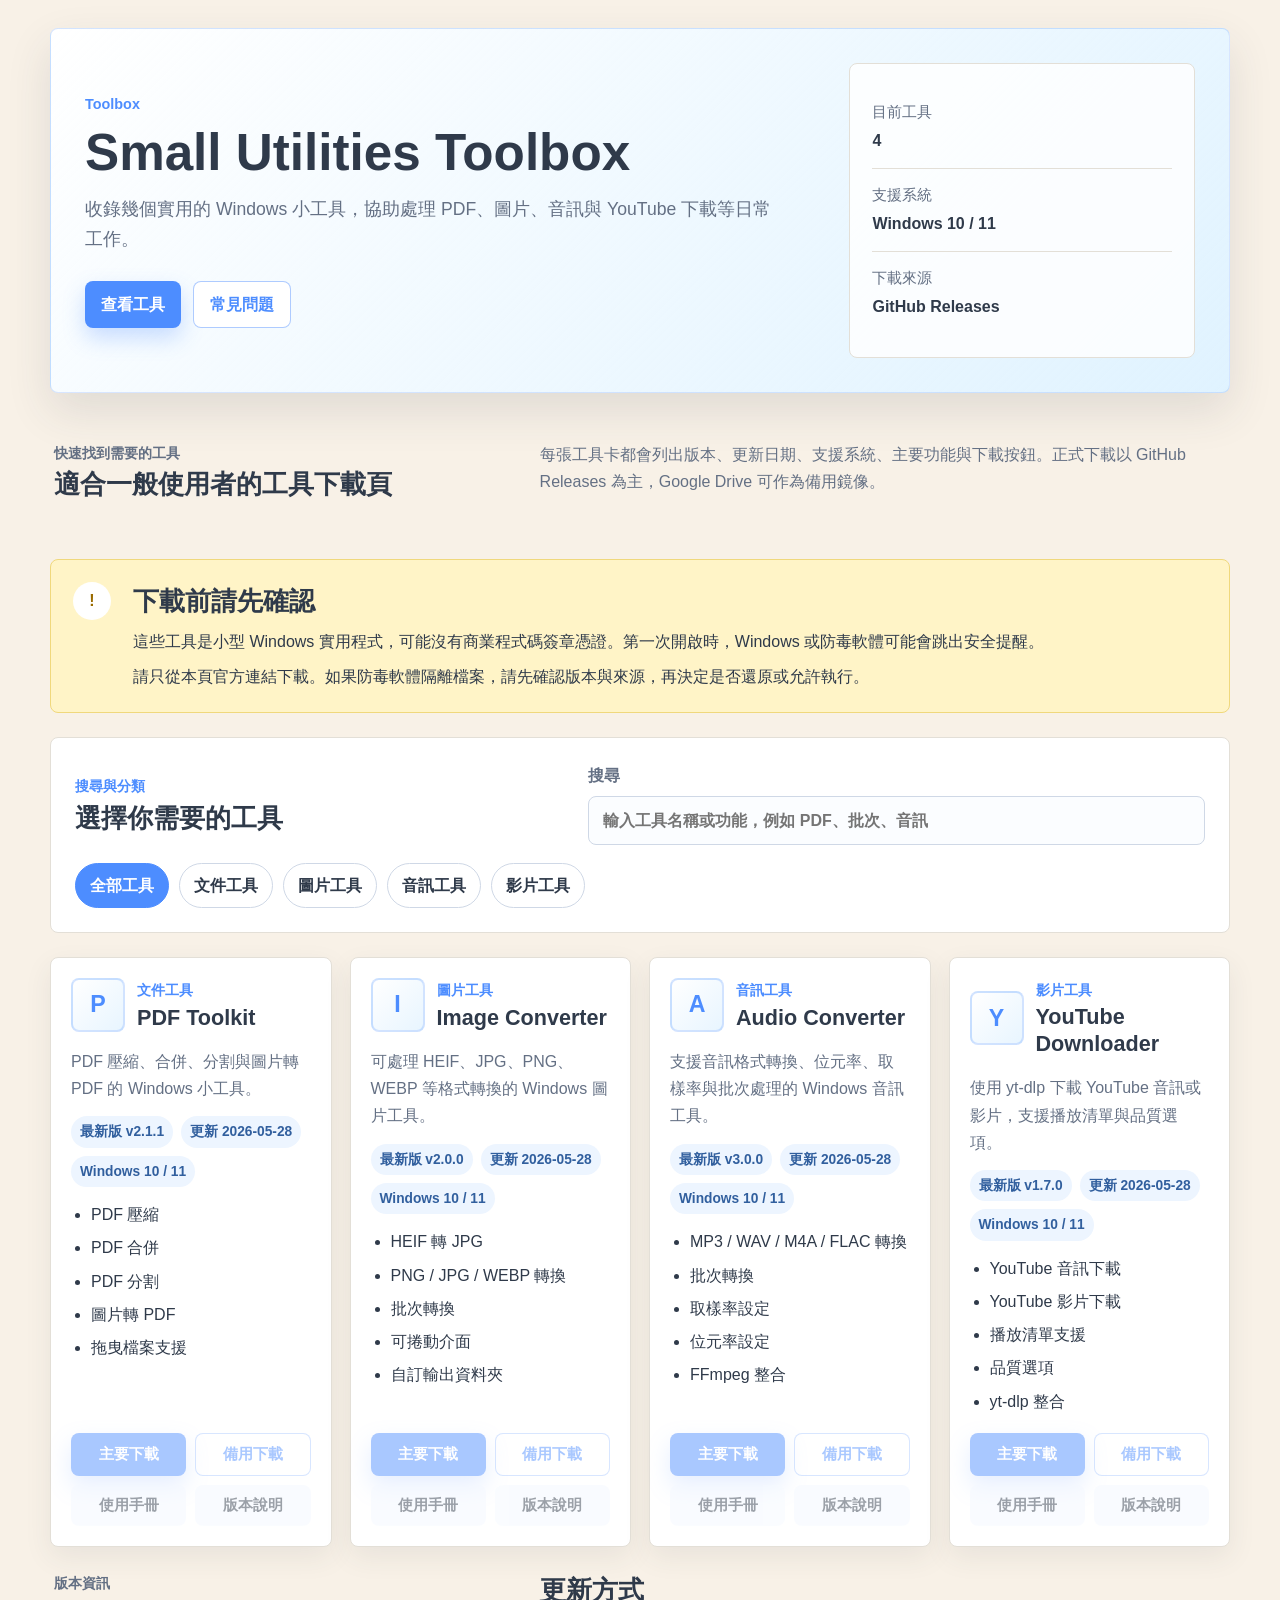
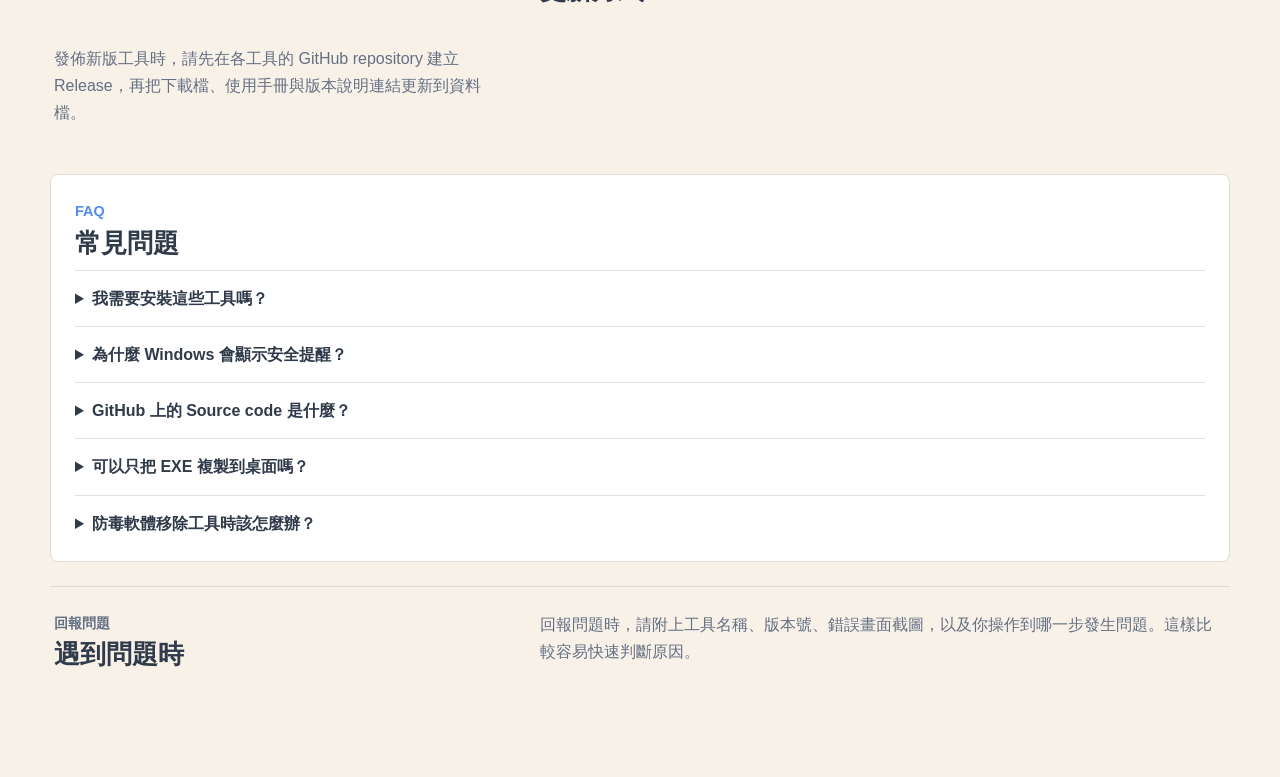
==== site/google-sites-embed.html @ c1318aec "Add files via upload" ====
﻿<!doctype html>
<html lang="zh-Hant">
  <head>
    <meta charset="utf-8">
    <meta name="viewport" content="width=device-width, initial-scale=1">
    <title>Small Utilities Toolbox</title>
    <style>
      :root {
        --primary-blue: #4d8dff;
        --light-blue: #8fd3ff;
        --warm-beige: #f8f1e7;
        --dark-text: #2f3a4a;
        --muted-text: #647084;
        --card-white: #ffffff;
        --warning-yellow: #fff4c7;
        --soft-red: #ffe3e3;
        --line: #e3dfd7;
        --shadow: 0 18px 45px rgba(47, 58, 74, 0.12);
      }
      
      * {
        box-sizing: border-box;
      }
      
      html {
        scroll-behavior: smooth;
      }
      
      body {
        margin: 0;
        background: var(--warm-beige);
        color: var(--dark-text);
        font-family: "LXGW WenKai TC", "Microsoft JhengHei", "Noto Sans TC", sans-serif;
        line-height: 1.7;
      }
      
      a {
        color: inherit;
      }
      
      .toolbox-page {
        width: min(1180px, calc(100% - 32px));
        margin: 0 auto;
        padding: 28px 0 48px;
      }
      
      .toolbox-hero,
      .intro-section,
      .notice-section,
      .filter-section,
      .updates-section,
      .faq-section,
      .contact-section {
        margin-bottom: 24px;
      }
      
      .toolbox-hero {
        display: grid;
        grid-template-columns: minmax(0, 1.5fr) minmax(260px, 0.7fr);
        gap: 24px;
        align-items: stretch;
        min-height: 340px;
        padding: 34px;
        border: 1px solid rgba(77, 141, 255, 0.22);
        border-radius: 8px;
        background:
          linear-gradient(135deg, rgba(255, 255, 255, 0.94), rgba(143, 211, 255, 0.28)),
          var(--card-white);
        box-shadow: var(--shadow);
      }
      
      .hero-content {
        display: flex;
        flex-direction: column;
        justify-content: center;
      }
      
      .eyebrow,
      .section-kicker,
      .tool-category {
        margin: 0;
        color: var(--primary-blue);
        font-size: 0.9rem;
        font-weight: 700;
        letter-spacing: 0;
      }
      
      h1,
      h2,
      h3,
      p {
        overflow-wrap: anywhere;
      }
      
      h1 {
        max-width: 720px;
        margin: 8px 0 14px;
        font-size: clamp(2.1rem, 4vw, 4rem);
        line-height: 1.1;
        letter-spacing: 0;
      }
      
      h2 {
        margin: 4px 0 10px;
        font-size: clamp(1.45rem, 2vw, 2rem);
        line-height: 1.25;
        letter-spacing: 0;
      }
      
      h3 {
        margin: 2px 0 0;
        font-size: 1.35rem;
        line-height: 1.25;
        letter-spacing: 0;
      }
      
      .hero-description {
        max-width: 700px;
        margin: 0;
        color: var(--muted-text);
        font-size: 1.1rem;
      }
      
      .hero-actions {
        display: flex;
        flex-wrap: wrap;
        gap: 12px;
        margin-top: 26px;
      }
      
      .button,
      .tool-action {
        display: inline-flex;
        align-items: center;
        justify-content: center;
        min-height: 42px;
        padding: 9px 16px;
        border-radius: 8px;
        font-weight: 700;
        text-decoration: none;
        transition: transform 0.16s ease, box-shadow 0.16s ease, background 0.16s ease;
      }
      
      .button:hover,
      .tool-action:hover {
        transform: translateY(-1px);
      }
      
      .button-primary,
      .tool-action.primary {
        background: var(--primary-blue);
        color: #ffffff;
        box-shadow: 0 10px 22px rgba(77, 141, 255, 0.28);
      }
      
      .button-secondary,
      .tool-action.secondary {
        border: 1px solid rgba(77, 141, 255, 0.45);
        background: #ffffff;
        color: var(--primary-blue);
      }
      
      .tool-action.light {
        background: #f4f8ff;
        color: var(--dark-text);
      }
      
      .tool-action.is-disabled {
        cursor: not-allowed;
        opacity: 0.48;
        pointer-events: none;
      }
      
      .hero-panel {
        align-self: center;
        padding: 22px;
        border: 1px solid var(--line);
        border-radius: 8px;
        background: rgba(255, 255, 255, 0.84);
      }
      
      .panel-line {
        display: grid;
        gap: 2px;
        padding: 14px 0;
        border-bottom: 1px solid var(--line);
      }
      
      .panel-line:last-child {
        border-bottom: 0;
      }
      
      .panel-label {
        color: var(--muted-text);
        font-size: 0.92rem;
      }
      
      .intro-section,
      .updates-section,
      .contact-section {
        display: grid;
        grid-template-columns: minmax(220px, 0.8fr) minmax(0, 1.2fr);
        gap: 28px;
        align-items: start;
        padding: 24px 4px;
      }
      
      .intro-section p,
      .updates-section p,
      .contact-section p {
        margin: 0;
        color: var(--muted-text);
      }
      
      .notice-section {
        display: grid;
        grid-template-columns: 44px minmax(0, 1fr);
        gap: 16px;
        padding: 22px;
        border: 1px solid #f0d87c;
        border-radius: 8px;
        background: var(--warning-yellow);
      }
      
      .notice-icon {
        display: grid;
        place-items: center;
        width: 38px;
        height: 38px;
        border-radius: 50%;
        background: #ffffff;
        color: #9a6b00;
        font-weight: 800;
      }
      
      .notice-section p {
        margin: 8px 0 0;
      }
      
      .filter-section {
        padding: 24px;
        border: 1px solid var(--line);
        border-radius: 8px;
        background: var(--card-white);
      }
      
      .filter-header {
        display: grid;
        grid-template-columns: minmax(220px, 0.8fr) minmax(280px, 1fr);
        gap: 20px;
        align-items: end;
      }
      
      .search-box {
        display: grid;
        gap: 6px;
        color: var(--muted-text);
        font-weight: 700;
      }
      
      .search-box input {
        width: 100%;
        min-height: 46px;
        border: 1px solid #cfd8e6;
        border-radius: 8px;
        padding: 10px 14px;
        color: var(--dark-text);
        font: inherit;
        background: #fbfdff;
      }
      
      .search-box input:focus {
        border-color: var(--primary-blue);
        outline: 3px solid rgba(77, 141, 255, 0.18);
      }
      
      .filter-buttons {
        display: flex;
        flex-wrap: wrap;
        gap: 10px;
        margin-top: 18px;
      }
      
      .filter-button {
        min-height: 40px;
        border: 1px solid #cfd8e6;
        border-radius: 999px;
        padding: 8px 14px;
        background: #ffffff;
        color: var(--dark-text);
        cursor: pointer;
        font: inherit;
        font-weight: 700;
      }
      
      .filter-button.is-active {
        border-color: var(--primary-blue);
        background: var(--primary-blue);
        color: #ffffff;
      }
      
      .tools-grid {
        display: grid;
        grid-template-columns: repeat(4, minmax(0, 1fr));
        gap: 18px;
      }
      
      .tool-card {
        display: flex;
        min-height: 100%;
        flex-direction: column;
        padding: 20px;
        border: 1px solid var(--line);
        border-radius: 8px;
        background: var(--card-white);
        box-shadow: 0 10px 28px rgba(47, 58, 74, 0.08);
      }
      
      .tool-card-header {
        display: grid;
        grid-template-columns: 54px minmax(0, 1fr);
        gap: 12px;
        align-items: center;
      }
      
      .tool-icon-placeholder {
        display: grid;
        place-items: center;
        width: 54px;
        height: 54px;
        border: 2px solid rgba(77, 141, 255, 0.24);
        border-radius: 8px;
        background: linear-gradient(135deg, #ffffff, #e8f5ff);
        color: var(--primary-blue);
        font-size: 1.45rem;
        font-weight: 900;
      }
      
      .tool-description {
        margin: 16px 0 14px;
        color: var(--muted-text);
      }
      
      .tool-meta {
        display: flex;
        flex-wrap: wrap;
        gap: 8px;
        margin-bottom: 14px;
      }
      
      .tool-meta span {
        display: inline-flex;
        align-items: center;
        min-height: 30px;
        border-radius: 999px;
        padding: 4px 9px;
        background: #edf5ff;
        color: #315f9e;
        font-size: 0.86rem;
        font-weight: 700;
      }
      
      .feature-list {
        display: grid;
        gap: 6px;
        margin: 0 0 18px;
        padding-left: 20px;
        color: var(--dark-text);
      }
      
      .tool-actions {
        display: grid;
        grid-template-columns: 1fr 1fr;
        gap: 9px;
        margin-top: auto;
      }
      
      .tool-action {
        min-height: 40px;
        padding: 8px 10px;
        font-size: 0.92rem;
      }
      
      .empty-message {
        margin: 18px 0 0;
        padding: 20px;
        border: 1px dashed #b7c9e6;
        border-radius: 8px;
        background: #ffffff;
        color: var(--muted-text);
        text-align: center;
      }
      
      .faq-section {
        padding: 24px;
        border: 1px solid var(--line);
        border-radius: 8px;
        background: var(--card-white);
      }
      
      details {
        border-top: 1px solid var(--line);
        padding: 14px 0;
      }
      
      details:last-child {
        padding-bottom: 0;
      }
      
      summary {
        cursor: pointer;
        color: var(--dark-text);
        font-weight: 800;
      }
      
      details p {
        margin: 8px 0 0;
        color: var(--muted-text);
      }
      
      .contact-section {
        border-top: 1px solid rgba(47, 58, 74, 0.12);
      }
      
      @media (max-width: 1024px) {
        .tools-grid {
          grid-template-columns: repeat(2, minmax(0, 1fr));
        }
      
        .toolbox-hero {
          grid-template-columns: 1fr;
        }
      }
      
      @media (max-width: 720px) {
        .toolbox-page {
          width: min(100% - 22px, 1180px);
          padding-top: 12px;
        }
      
        .toolbox-hero,
        .filter-section,
        .faq-section {
          padding: 18px;
        }
      
        .intro-section,
        .updates-section,
        .contact-section,
        .filter-header {
          grid-template-columns: 1fr;
          gap: 12px;
        }
      
        .tools-grid {
          grid-template-columns: 1fr;
        }
      
        .notice-section {
          grid-template-columns: 1fr;
        }
      
        .hero-actions,
        .filter-buttons {
          align-items: stretch;
          flex-direction: column;
        }
      
        .button,
        .filter-button {
          width: 100%;
        }
      }
      
      @media (max-width: 420px) {
        .tool-actions {
          grid-template-columns: 1fr;
        }
      }
    </style>
  </head>
  <body>
    <main class="toolbox-page">
      <section class="toolbox-hero" aria-labelledby="pageTitle">
        <div class="hero-content">
          <p class="eyebrow">Toolbox</p>
          <h1 id="pageTitle">Small Utilities Toolbox</h1>
          <p class="hero-description">
            收錄幾個實用的 Windows 小工具，協助處理 PDF、圖片、音訊與 YouTube 下載等日常工作。
          </p>
          <div class="hero-actions" aria-label="頁面捷徑">
            <a href="#toolsGrid" class="button button-primary">查看工具</a>
            <a href="#faq" class="button button-secondary">常見問題</a>
          </div>
        </div>
        <div class="hero-panel" aria-label="工具箱摘要">
          <div class="panel-line">
            <span class="panel-label">目前工具</span>
            <strong>4</strong>
          </div>
          <div class="panel-line">
            <span class="panel-label">支援系統</span>
            <strong>Windows 10 / 11</strong>
          </div>
          <div class="panel-line">
            <span class="panel-label">下載來源</span>
            <strong>GitHub Releases</strong>
          </div>
        </div>
      </section>

      <section class="intro-section" aria-labelledby="introTitle">
        <div>
          <p class="section-kicker">快速找到需要的工具</p>
          <h2 id="introTitle">適合一般使用者的工具下載頁</h2>
        </div>
        <p>
          每張工具卡都會列出版本、更新日期、支援系統、主要功能與下載按鈕。正式下載以 GitHub Releases 為主，Google Drive 可作為備用鏡像。
        </p>
      </section>

      <section class="notice-section" aria-labelledby="noticeTitle">
        <div class="notice-icon" aria-hidden="true">!</div>
        <div>
          <h2 id="noticeTitle">下載前請先確認</h2>
          <p>
            這些工具是小型 Windows 實用程式，可能沒有商業程式碼簽章憑證。第一次開啟時，Windows 或防毒軟體可能會跳出安全提醒。
          </p>
          <p>
            請只從本頁官方連結下載。如果防毒軟體隔離檔案，請先確認版本與來源，再決定是否還原或允許執行。
          </p>
        </div>
      </section>

      <section class="filter-section" aria-labelledby="filterTitle">
        <div class="filter-header">
          <div>
            <p class="section-kicker">搜尋與分類</p>
            <h2 id="filterTitle">選擇你需要的工具</h2>
          </div>
          <label class="search-box" for="toolSearchInput">
            <span>搜尋</span>
            <input type="search" id="toolSearchInput" placeholder="輸入工具名稱或功能，例如 PDF、批次、音訊">
          </label>
        </div>
        <div class="filter-buttons" id="filterButtons" aria-label="工具分類"></div>
      </section>

      <section class="tools-grid" id="toolsGrid" aria-live="polite"></section>
      <p class="empty-message" id="emptyMessage" hidden>目前沒有符合條件的工具，請換個關鍵字或分類試試。</p>

      <section class="updates-section" aria-labelledby="updatesTitle">
        <p class="section-kicker">版本資訊</p>
        <h2 id="updatesTitle">更新方式</h2>
        <p>
          發佈新版工具時，請先在各工具的 GitHub repository 建立 Release，再把下載檔、使用手冊與版本說明連結更新到資料檔。
        </p>
      </section>

      <section class="faq-section" id="faq" aria-labelledby="faqTitle">
        <p class="section-kicker">FAQ</p>
        <h2 id="faqTitle">常見問題</h2>
        <details>
          <summary>我需要安裝這些工具嗎？</summary>
          <p>多數工具是 portable 版本。下載 ZIP 檔後解壓縮，再執行資料夾內的 EXE 檔即可。</p>
        </details>
        <details>
          <summary>為什麼 Windows 會顯示安全提醒？</summary>
          <p>小型個人工具通常沒有商業程式碼簽章憑證，所以 Windows 可能會要求你確認後再執行。</p>
        </details>
        <details>
          <summary>GitHub 上的 Source code 是什麼？</summary>
          <p>Source code 是給開發者看的原始碼。一般使用者請下載標示 Windows、Portable、ZIP 或工具名稱的發佈檔。</p>
        </details>
        <details>
          <summary>可以只把 EXE 複製到桌面嗎？</summary>
          <p>不建議。有些工具需要同一個資料夾內的其他檔案。建議在桌面建立捷徑。</p>
        </details>
        <details>
          <summary>防毒軟體移除工具時該怎麼辦？</summary>
          <p>請先確認檔案是從本頁官方連結下載，並確認版本正確。只有在你信任來源時，才從隔離區還原。</p>
        </details>
      </section>

      <section class="contact-section" aria-labelledby="contactTitle">
        <div>
          <p class="section-kicker">回報問題</p>
          <h2 id="contactTitle">遇到問題時</h2>
        </div>
        <p>
          回報問題時，請附上工具名稱、版本號、錯誤畫面截圖，以及你操作到哪一步發生問題。這樣比較容易快速判斷原因。
        </p>
      </section>
    </main>

<script>
      const categories = [
        {
          id: "all",
          label: "全部工具"
        },
        {
          id: "document",
          label: "文件工具"
        },
        {
          id: "image",
          label: "圖片工具"
        },
        {
          id: "audio",
          label: "音訊工具"
        },
        {
          id: "video",
          label: "影片工具"
        }
      ];
      
      const toolsData = [
        {
          id: "pdf-toolkit",
          category: "document",
          name: "PDF Toolkit",
          version: "v2.1.1",
          updatedAt: "2026-05-28",
          system: "Windows 10 / 11",
          description: "PDF 壓縮、合併、分割與圖片轉 PDF 的 Windows 小工具。",
          features: [
            "PDF 壓縮",
            "PDF 合併",
            "PDF 分割",
            "圖片轉 PDF",
            "拖曳檔案支援"
          ],
          primaryDownloadUrl: "PASTE_GITHUB_RELEASE_ASSET_URL_HERE",
          backupDownloadUrl: "PASTE_GOOGLE_DRIVE_BACKUP_URL_HERE",
          manualUrl: "PASTE_USER_GUIDE_URL_HERE",
          changelogUrl: "PASTE_RELEASE_NOTES_URL_HERE",
          icon: "../assets/icons/pdf-toolkit.png",
          screenshot: "../assets/screenshots/pdf-toolkit.png"
        },
        {
          id: "image-converter",
          category: "image",
          name: "Image Converter",
          version: "v2.0.0",
          updatedAt: "2026-05-28",
          system: "Windows 10 / 11",
          description: "可處理 HEIF、JPG、PNG、WEBP 等格式轉換的 Windows 圖片工具。",
          features: [
            "HEIF 轉 JPG",
            "PNG / JPG / WEBP 轉換",
            "批次轉換",
            "可捲動介面",
            "自訂輸出資料夾"
          ],
          primaryDownloadUrl: "PASTE_GITHUB_RELEASE_ASSET_URL_HERE",
          backupDownloadUrl: "PASTE_GOOGLE_DRIVE_BACKUP_URL_HERE",
          manualUrl: "PASTE_USER_GUIDE_URL_HERE",
          changelogUrl: "PASTE_RELEASE_NOTES_URL_HERE",
          icon: "../assets/icons/image-converter.png",
          screenshot: "../assets/screenshots/image-converter.png"
        },
        {
          id: "audio-converter",
          category: "audio",
          name: "Audio Converter",
          version: "v3.0.0",
          updatedAt: "2026-05-28",
          system: "Windows 10 / 11",
          description: "支援音訊格式轉換、位元率、取樣率與批次處理的 Windows 音訊工具。",
          features: [
            "MP3 / WAV / M4A / FLAC 轉換",
            "批次轉換",
            "取樣率設定",
            "位元率設定",
            "FFmpeg 整合"
          ],
          primaryDownloadUrl: "PASTE_GITHUB_RELEASE_ASSET_URL_HERE",
          backupDownloadUrl: "PASTE_GOOGLE_DRIVE_BACKUP_URL_HERE",
          manualUrl: "PASTE_USER_GUIDE_URL_HERE",
          changelogUrl: "PASTE_RELEASE_NOTES_URL_HERE",
          icon: "../assets/icons/audio-converter.png",
          screenshot: "../assets/screenshots/audio-converter.png"
        },
        {
          id: "youtube-downloader",
          category: "video",
          name: "YouTube Downloader",
          version: "v1.7.0",
          updatedAt: "2026-05-28",
          system: "Windows 10 / 11",
          description: "使用 yt-dlp 下載 YouTube 音訊或影片，支援播放清單與品質選項。",
          features: [
            "YouTube 音訊下載",
            "YouTube 影片下載",
            "播放清單支援",
            "品質選項",
            "yt-dlp 整合"
          ],
          primaryDownloadUrl: "PASTE_GITHUB_RELEASE_ASSET_URL_HERE",
          backupDownloadUrl: "PASTE_GOOGLE_DRIVE_BACKUP_URL_HERE",
          manualUrl: "PASTE_USER_GUIDE_URL_HERE",
          changelogUrl: "PASTE_RELEASE_NOTES_URL_HERE",
          icon: "../assets/icons/youtube-downloader.png",
          screenshot: "../assets/screenshots/youtube-downloader.png"
        }
      ];
      
      
      const state = {
        activeCategory: "all",
        keyword: ""
      };
      
      const toolsGrid = document.querySelector("#toolsGrid");
      const emptyMessage = document.querySelector("#emptyMessage");
      const searchInput = document.querySelector("#toolSearchInput");
      const filterButtons = document.querySelector("#filterButtons");
      
      function createPlaceholderIcon(tool) {
        const firstLetter = tool.name.charAt(0).toUpperCase();
        return `<div class="tool-icon-placeholder" aria-hidden="true">${firstLetter}</div>`;
      }
      
      function isPlaceholderUrl(url) {
        return !url || url.startsWith("PASTE_");
      }
      
      function createActionLink(url, label, styleName) {
        const disabled = isPlaceholderUrl(url);
        const href = disabled ? "#" : url;
        const ariaDisabled = disabled ? ' aria-disabled="true" tabindex="-1"' : "";
        const title = disabled ? "連結尚未設定" : label;
      
        return `<a class="tool-action ${styleName}${disabled ? " is-disabled" : ""}" href="${href}" target="_blank" rel="noopener"${ariaDisabled} title="${title}">${label}</a>`;
      }
      
      function getCategoryLabel(categoryId) {
        const category = categories.find((item) => item.id === categoryId);
        return category ? category.label : categoryId;
      }
      
      function normalizeText(value) {
        return value.toString().trim().toLowerCase();
      }
      
      function toolMatchesKeyword(tool, keyword) {
        if (!keyword) {
          return true;
        }
      
        const searchableText = [
          tool.name,
          tool.description,
          tool.version,
          tool.system,
          ...tool.features
        ].join(" ");
      
        return normalizeText(searchableText).includes(normalizeText(keyword));
      }
      
      function getFilteredTools() {
        return toolsData.filter((tool) => {
          const matchesCategory = state.activeCategory === "all" || tool.category === state.activeCategory;
          const matchesKeyword = toolMatchesKeyword(tool, state.keyword);
          return matchesCategory && matchesKeyword;
        });
      }
      
      function renderCategories() {
        filterButtons.innerHTML = categories.map((category) => {
          const isActive = category.id === state.activeCategory;
          return `
            <button class="filter-button${isActive ? " is-active" : ""}" type="button" data-filter="${category.id}" aria-pressed="${isActive}">
              ${category.label}
            </button>
          `;
        }).join("");
      }
      
      function renderTools() {
        const filteredTools = getFilteredTools();
      
        emptyMessage.hidden = filteredTools.length > 0;
        toolsGrid.innerHTML = filteredTools.map((tool) => `
          <article class="tool-card">
            <div class="tool-card-header">
              ${createPlaceholderIcon(tool)}
              <div>
                <p class="tool-category">${getCategoryLabel(tool.category)}</p>
                <h3>${tool.name}</h3>
              </div>
            </div>
            <p class="tool-description">${tool.description}</p>
            <div class="tool-meta" aria-label="${tool.name} 版本資訊">
              <span>最新版 ${tool.version}</span>
              <span>更新 ${tool.updatedAt}</span>
              <span>${tool.system}</span>
            </div>
            <ul class="feature-list">
              ${tool.features.map((feature) => `<li>${feature}</li>`).join("")}
            </ul>
            <div class="tool-actions">
              ${createActionLink(tool.primaryDownloadUrl, "主要下載", "primary")}
              ${createActionLink(tool.backupDownloadUrl, "備用下載", "secondary")}
              ${createActionLink(tool.manualUrl, "使用手冊", "light")}
              ${createActionLink(tool.changelogUrl, "版本說明", "light")}
            </div>
          </article>
        `).join("");
      }
      
      function updateView() {
        renderCategories();
        renderTools();
      }
      
      searchInput.addEventListener("input", (event) => {
        state.keyword = event.target.value;
        renderTools();
      });
      
      filterButtons.addEventListener("click", (event) => {
        const button = event.target.closest("[data-filter]");
        if (!button) {
          return;
        }
      
        state.activeCategory = button.dataset.filter;
        updateView();
      });
      
      updateView();
    </script>
  </body>
</html>
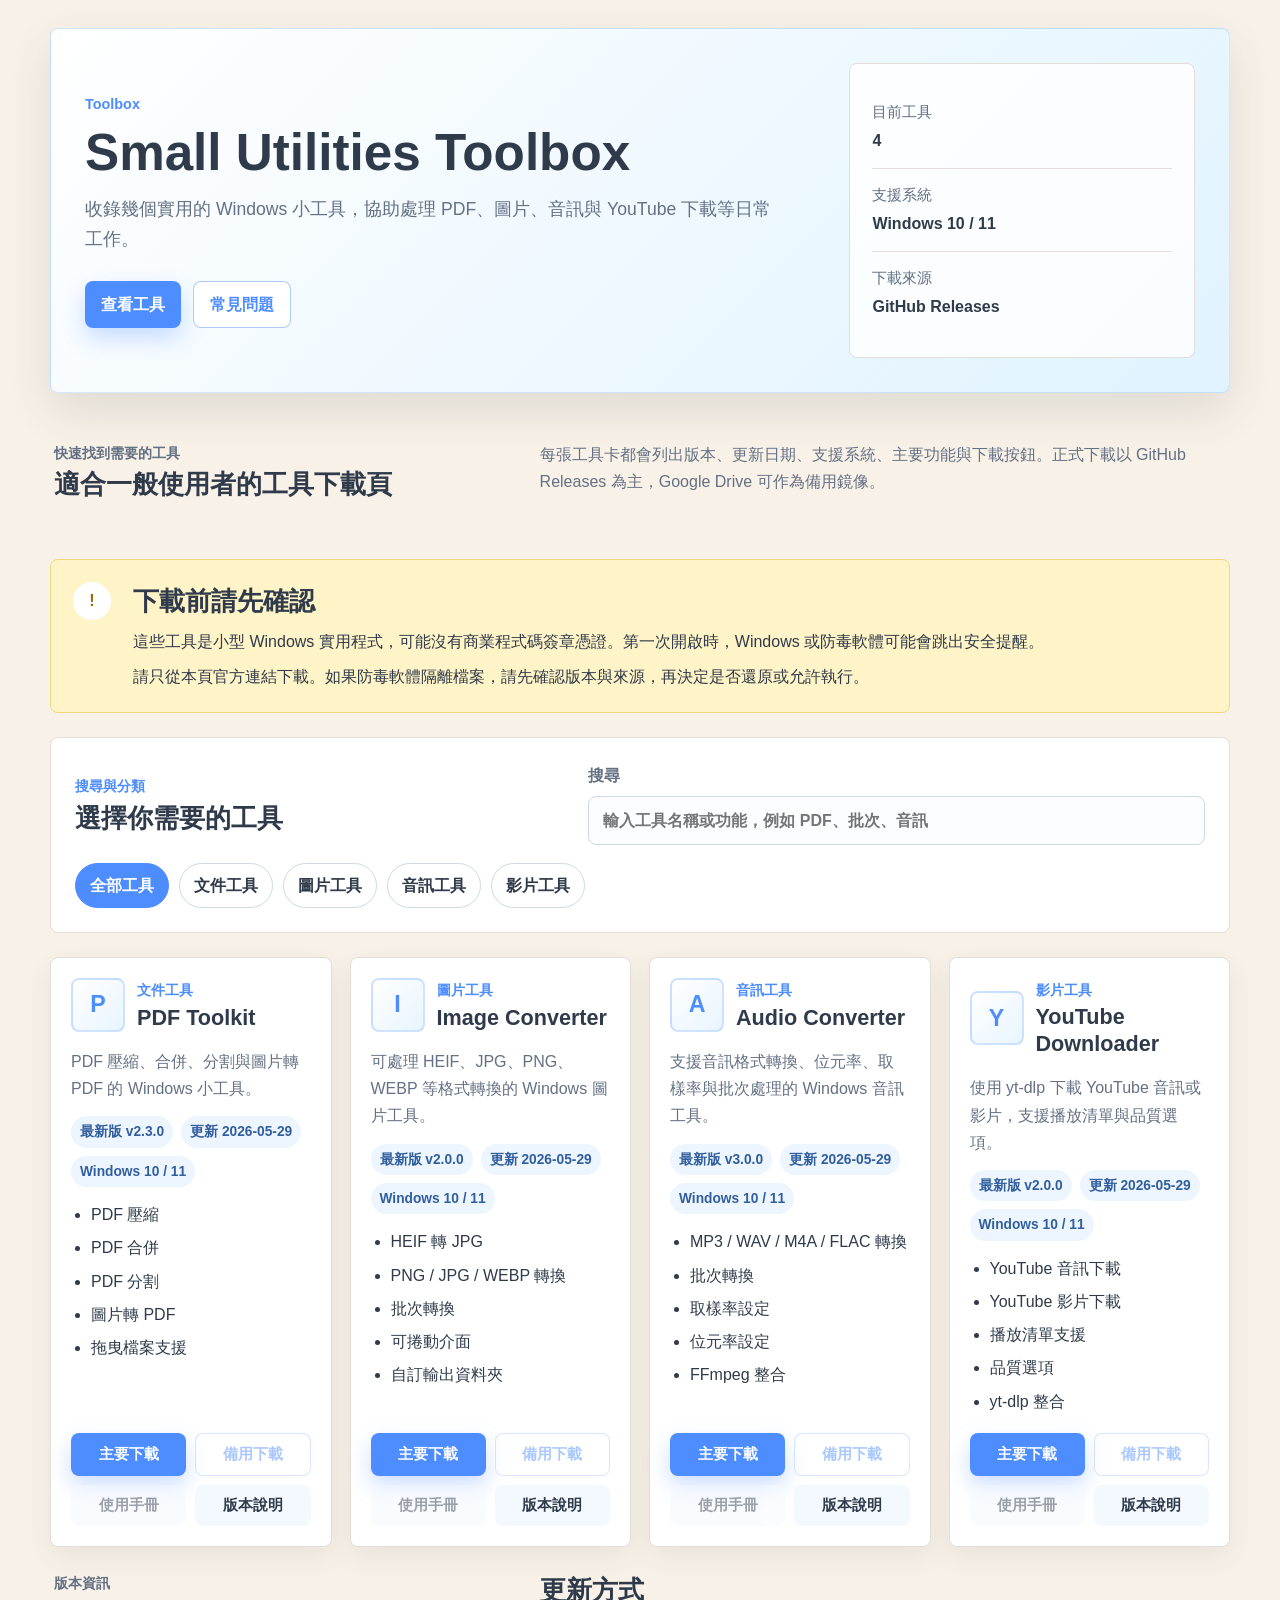
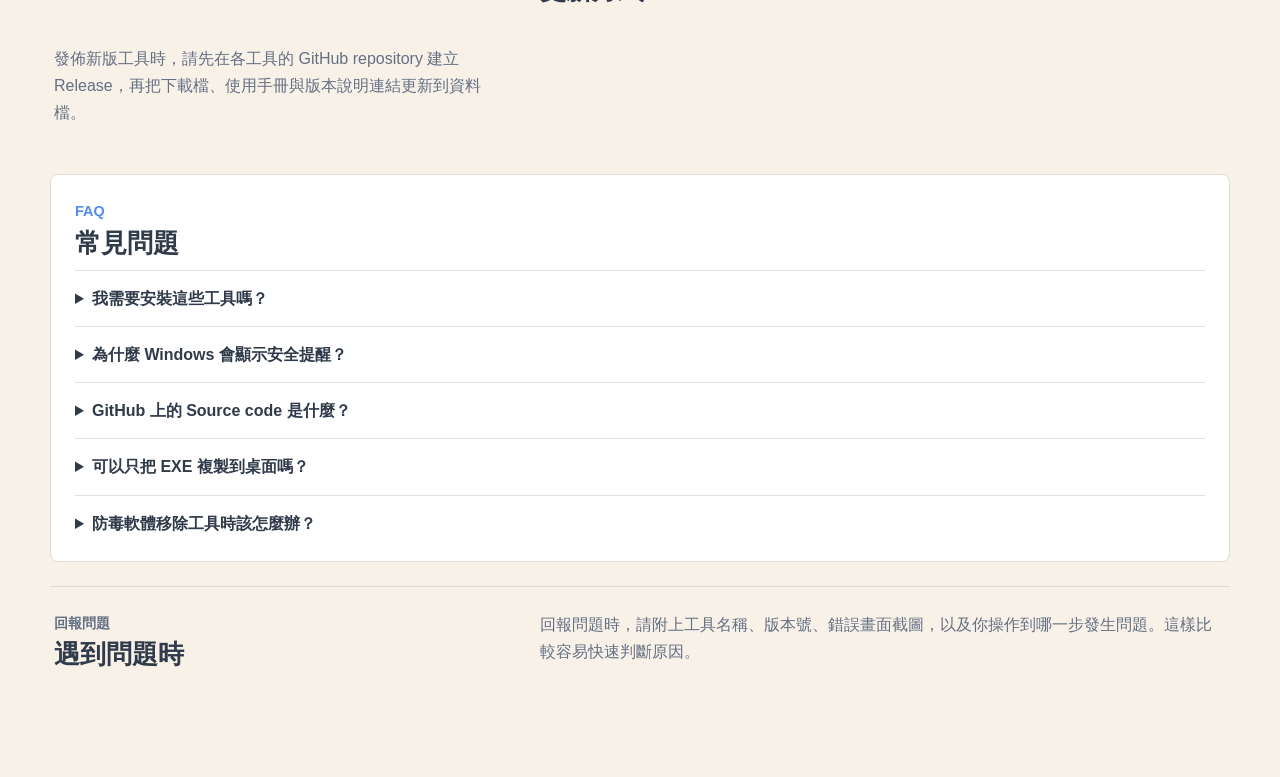
==== commit 1f8ad607: "Update Google Sites embed release links Updated version numbers and URLs for multiple tools." ====
--- a/site/google-sites-embed.html
+++ b/site/google-sites-embed.html
@@ -1,840 +1,840 @@
-﻿<!doctype html>
-<html lang="zh-Hant">
-  <head>
-    <meta charset="utf-8">
-    <meta name="viewport" content="width=device-width, initial-scale=1">
-    <title>Small Utilities Toolbox</title>
-    <style>
-      :root {
-        --primary-blue: #4d8dff;
-        --light-blue: #8fd3ff;
-        --warm-beige: #f8f1e7;
-        --dark-text: #2f3a4a;
-        --muted-text: #647084;
-        --card-white: #ffffff;
-        --warning-yellow: #fff4c7;
-        --soft-red: #ffe3e3;
-        --line: #e3dfd7;
-        --shadow: 0 18px 45px rgba(47, 58, 74, 0.12);
-      }
-      
-      * {
-        box-sizing: border-box;
-      }
-      
-      html {
-        scroll-behavior: smooth;
-      }
-      
-      body {
-        margin: 0;
-        background: var(--warm-beige);
-        color: var(--dark-text);
-        font-family: "LXGW WenKai TC", "Microsoft JhengHei", "Noto Sans TC", sans-serif;
-        line-height: 1.7;
-      }
-      
-      a {
-        color: inherit;
-      }
-      
-      .toolbox-page {
-        width: min(1180px, calc(100% - 32px));
-        margin: 0 auto;
-        padding: 28px 0 48px;
-      }
-      
-      .toolbox-hero,
-      .intro-section,
-      .notice-section,
-      .filter-section,
-      .updates-section,
-      .faq-section,
-      .contact-section {
-        margin-bottom: 24px;
-      }
-      
-      .toolbox-hero {
-        display: grid;
-        grid-template-columns: minmax(0, 1.5fr) minmax(260px, 0.7fr);
-        gap: 24px;
-        align-items: stretch;
-        min-height: 340px;
-        padding: 34px;
-        border: 1px solid rgba(77, 141, 255, 0.22);
-        border-radius: 8px;
-        background:
-          linear-gradient(135deg, rgba(255, 255, 255, 0.94), rgba(143, 211, 255, 0.28)),
-          var(--card-white);
-        box-shadow: var(--shadow);
-      }
-      
-      .hero-content {
-        display: flex;
-        flex-direction: column;
-        justify-content: center;
-      }
-      
-      .eyebrow,
-      .section-kicker,
-      .tool-category {
-        margin: 0;
-        color: var(--primary-blue);
-        font-size: 0.9rem;
-        font-weight: 700;
-        letter-spacing: 0;
-      }
-      
-      h1,
-      h2,
-      h3,
-      p {
-        overflow-wrap: anywhere;
-      }
-      
-      h1 {
-        max-width: 720px;
-        margin: 8px 0 14px;
-        font-size: clamp(2.1rem, 4vw, 4rem);
-        line-height: 1.1;
-        letter-spacing: 0;
-      }
-      
-      h2 {
-        margin: 4px 0 10px;
-        font-size: clamp(1.45rem, 2vw, 2rem);
-        line-height: 1.25;
-        letter-spacing: 0;
-      }
-      
-      h3 {
-        margin: 2px 0 0;
-        font-size: 1.35rem;
-        line-height: 1.25;
-        letter-spacing: 0;
-      }
-      
-      .hero-description {
-        max-width: 700px;
-        margin: 0;
-        color: var(--muted-text);
-        font-size: 1.1rem;
-      }
-      
-      .hero-actions {
-        display: flex;
-        flex-wrap: wrap;
-        gap: 12px;
-        margin-top: 26px;
-      }
-      
-      .button,
-      .tool-action {
-        display: inline-flex;
-        align-items: center;
-        justify-content: center;
-        min-height: 42px;
-        padding: 9px 16px;
-        border-radius: 8px;
-        font-weight: 700;
-        text-decoration: none;
-        transition: transform 0.16s ease, box-shadow 0.16s ease, background 0.16s ease;
-      }
-      
-      .button:hover,
-      .tool-action:hover {
-        transform: translateY(-1px);
-      }
-      
-      .button-primary,
-      .tool-action.primary {
-        background: var(--primary-blue);
-        color: #ffffff;
-        box-shadow: 0 10px 22px rgba(77, 141, 255, 0.28);
-      }
-      
-      .button-secondary,
-      .tool-action.secondary {
-        border: 1px solid rgba(77, 141, 255, 0.45);
-        background: #ffffff;
-        color: var(--primary-blue);
-      }
-      
-      .tool-action.light {
-        background: #f4f8ff;
-        color: var(--dark-text);
-      }
-      
-      .tool-action.is-disabled {
-        cursor: not-allowed;
-        opacity: 0.48;
-        pointer-events: none;
-      }
-      
-      .hero-panel {
-        align-self: center;
-        padding: 22px;
-        border: 1px solid var(--line);
-        border-radius: 8px;
-        background: rgba(255, 255, 255, 0.84);
-      }
-      
-      .panel-line {
-        display: grid;
-        gap: 2px;
-        padding: 14px 0;
-        border-bottom: 1px solid var(--line);
-      }
-      
-      .panel-line:last-child {
-        border-bottom: 0;
-      }
-      
-      .panel-label {
-        color: var(--muted-text);
-        font-size: 0.92rem;
-      }
-      
-      .intro-section,
-      .updates-section,
-      .contact-section {
-        display: grid;
-        grid-template-columns: minmax(220px, 0.8fr) minmax(0, 1.2fr);
-        gap: 28px;
-        align-items: start;
-        padding: 24px 4px;
-      }
-      
-      .intro-section p,
-      .updates-section p,
-      .contact-section p {
-        margin: 0;
-        color: var(--muted-text);
-      }
-      
-      .notice-section {
-        display: grid;
-        grid-template-columns: 44px minmax(0, 1fr);
-        gap: 16px;
-        padding: 22px;
-        border: 1px solid #f0d87c;
-        border-radius: 8px;
-        background: var(--warning-yellow);
-      }
-      
-      .notice-icon {
-        display: grid;
-        place-items: center;
-        width: 38px;
-        height: 38px;
-        border-radius: 50%;
-        background: #ffffff;
-        color: #9a6b00;
-        font-weight: 800;
-      }
-      
-      .notice-section p {
-        margin: 8px 0 0;
-      }
-      
-      .filter-section {
-        padding: 24px;
-        border: 1px solid var(--line);
-        border-radius: 8px;
-        background: var(--card-white);
-      }
-      
-      .filter-header {
-        display: grid;
-        grid-template-columns: minmax(220px, 0.8fr) minmax(280px, 1fr);
-        gap: 20px;
-        align-items: end;
-      }
-      
-      .search-box {
-        display: grid;
-        gap: 6px;
-        color: var(--muted-text);
-        font-weight: 700;
-      }
-      
-      .search-box input {
-        width: 100%;
-        min-height: 46px;
-        border: 1px solid #cfd8e6;
-        border-radius: 8px;
-        padding: 10px 14px;
-        color: var(--dark-text);
-        font: inherit;
-        background: #fbfdff;
-      }
-      
-      .search-box input:focus {
-        border-color: var(--primary-blue);
-        outline: 3px solid rgba(77, 141, 255, 0.18);
-      }
-      
-      .filter-buttons {
-        display: flex;
-        flex-wrap: wrap;
-        gap: 10px;
-        margin-top: 18px;
-      }
-      
-      .filter-button {
-        min-height: 40px;
-        border: 1px solid #cfd8e6;
-        border-radius: 999px;
-        padding: 8px 14px;
-        background: #ffffff;
-        color: var(--dark-text);
-        cursor: pointer;
-        font: inherit;
-        font-weight: 700;
-      }
-      
-      .filter-button.is-active {
-        border-color: var(--primary-blue);
-        background: var(--primary-blue);
-        color: #ffffff;
-      }
-      
-      .tools-grid {
-        display: grid;
-        grid-template-columns: repeat(4, minmax(0, 1fr));
-        gap: 18px;
-      }
-      
-      .tool-card {
-        display: flex;
-        min-height: 100%;
-        flex-direction: column;
-        padding: 20px;
-        border: 1px solid var(--line);
-        border-radius: 8px;
-        background: var(--card-white);
-        box-shadow: 0 10px 28px rgba(47, 58, 74, 0.08);
-      }
-      
-      .tool-card-header {
-        display: grid;
-        grid-template-columns: 54px minmax(0, 1fr);
-        gap: 12px;
-        align-items: center;
-      }
-      
-      .tool-icon-placeholder {
-        display: grid;
-        place-items: center;
-        width: 54px;
-        height: 54px;
-        border: 2px solid rgba(77, 141, 255, 0.24);
-        border-radius: 8px;
-        background: linear-gradient(135deg, #ffffff, #e8f5ff);
-        color: var(--primary-blue);
-        font-size: 1.45rem;
-        font-weight: 900;
-      }
-      
-      .tool-description {
-        margin: 16px 0 14px;
-        color: var(--muted-text);
-      }
-      
-      .tool-meta {
-        display: flex;
-        flex-wrap: wrap;
-        gap: 8px;
-        margin-bottom: 14px;
-      }
-      
-      .tool-meta span {
-        display: inline-flex;
-        align-items: center;
-        min-height: 30px;
-        border-radius: 999px;
-        padding: 4px 9px;
-        background: #edf5ff;
-        color: #315f9e;
-        font-size: 0.86rem;
-        font-weight: 700;
-      }
-      
-      .feature-list {
-        display: grid;
-        gap: 6px;
-        margin: 0 0 18px;
-        padding-left: 20px;
-        color: var(--dark-text);
-      }
-      
-      .tool-actions {
-        display: grid;
-        grid-template-columns: 1fr 1fr;
-        gap: 9px;
-        margin-top: auto;
-      }
-      
-      .tool-action {
-        min-height: 40px;
-        padding: 8px 10px;
-        font-size: 0.92rem;
-      }
-      
-      .empty-message {
-        margin: 18px 0 0;
-        padding: 20px;
-        border: 1px dashed #b7c9e6;
-        border-radius: 8px;
-        background: #ffffff;
-        color: var(--muted-text);
-        text-align: center;
-      }
-      
-      .faq-section {
-        padding: 24px;
-        border: 1px solid var(--line);
-        border-radius: 8px;
-        background: var(--card-white);
-      }
-      
-      details {
-        border-top: 1px solid var(--line);
-        padding: 14px 0;
-      }
-      
-      details:last-child {
-        padding-bottom: 0;
-      }
-      
-      summary {
-        cursor: pointer;
-        color: var(--dark-text);
-        font-weight: 800;
-      }
-      
-      details p {
-        margin: 8px 0 0;
-        color: var(--muted-text);
-      }
-      
-      .contact-section {
-        border-top: 1px solid rgba(47, 58, 74, 0.12);
-      }
-      
-      @media (max-width: 1024px) {
-        .tools-grid {
-          grid-template-columns: repeat(2, minmax(0, 1fr));
-        }
-      
-        .toolbox-hero {
-          grid-template-columns: 1fr;
-        }
-      }
-      
-      @media (max-width: 720px) {
-        .toolbox-page {
-          width: min(100% - 22px, 1180px);
-          padding-top: 12px;
-        }
-      
-        .toolbox-hero,
-        .filter-section,
-        .faq-section {
-          padding: 18px;
-        }
-      
-        .intro-section,
-        .updates-section,
-        .contact-section,
-        .filter-header {
-          grid-template-columns: 1fr;
-          gap: 12px;
-        }
-      
-        .tools-grid {
-          grid-template-columns: 1fr;
-        }
-      
-        .notice-section {
-          grid-template-columns: 1fr;
-        }
-      
-        .hero-actions,
-        .filter-buttons {
-          align-items: stretch;
-          flex-direction: column;
-        }
-      
-        .button,
-        .filter-button {
-          width: 100%;
-        }
-      }
-      
-      @media (max-width: 420px) {
-        .tool-actions {
-          grid-template-columns: 1fr;
-        }
-      }
-    </style>
-  </head>
-  <body>
-    <main class="toolbox-page">
-      <section class="toolbox-hero" aria-labelledby="pageTitle">
-        <div class="hero-content">
-          <p class="eyebrow">Toolbox</p>
-          <h1 id="pageTitle">Small Utilities Toolbox</h1>
-          <p class="hero-description">
-            收錄幾個實用的 Windows 小工具，協助處理 PDF、圖片、音訊與 YouTube 下載等日常工作。
-          </p>
-          <div class="hero-actions" aria-label="頁面捷徑">
-            <a href="#toolsGrid" class="button button-primary">查看工具</a>
-            <a href="#faq" class="button button-secondary">常見問題</a>
-          </div>
-        </div>
-        <div class="hero-panel" aria-label="工具箱摘要">
-          <div class="panel-line">
-            <span class="panel-label">目前工具</span>
-            <strong>4</strong>
-          </div>
-          <div class="panel-line">
-            <span class="panel-label">支援系統</span>
-            <strong>Windows 10 / 11</strong>
-          </div>
-          <div class="panel-line">
-            <span class="panel-label">下載來源</span>
-            <strong>GitHub Releases</strong>
-          </div>
-        </div>
-      </section>
-
-      <section class="intro-section" aria-labelledby="introTitle">
-        <div>
-          <p class="section-kicker">快速找到需要的工具</p>
-          <h2 id="introTitle">適合一般使用者的工具下載頁</h2>
-        </div>
-        <p>
-          每張工具卡都會列出版本、更新日期、支援系統、主要功能與下載按鈕。正式下載以 GitHub Releases 為主，Google Drive 可作為備用鏡像。
-        </p>
-      </section>
-
-      <section class="notice-section" aria-labelledby="noticeTitle">
-        <div class="notice-icon" aria-hidden="true">!</div>
-        <div>
-          <h2 id="noticeTitle">下載前請先確認</h2>
-          <p>
-            這些工具是小型 Windows 實用程式，可能沒有商業程式碼簽章憑證。第一次開啟時，Windows 或防毒軟體可能會跳出安全提醒。
-          </p>
-          <p>
-            請只從本頁官方連結下載。如果防毒軟體隔離檔案，請先確認版本與來源，再決定是否還原或允許執行。
-          </p>
-        </div>
-      </section>
-
-      <section class="filter-section" aria-labelledby="filterTitle">
-        <div class="filter-header">
-          <div>
-            <p class="section-kicker">搜尋與分類</p>
-            <h2 id="filterTitle">選擇你需要的工具</h2>
-          </div>
-          <label class="search-box" for="toolSearchInput">
-            <span>搜尋</span>
-            <input type="search" id="toolSearchInput" placeholder="輸入工具名稱或功能，例如 PDF、批次、音訊">
-          </label>
-        </div>
-        <div class="filter-buttons" id="filterButtons" aria-label="工具分類"></div>
-      </section>
-
-      <section class="tools-grid" id="toolsGrid" aria-live="polite"></section>
-      <p class="empty-message" id="emptyMessage" hidden>目前沒有符合條件的工具，請換個關鍵字或分類試試。</p>
-
-      <section class="updates-section" aria-labelledby="updatesTitle">
-        <p class="section-kicker">版本資訊</p>
-        <h2 id="updatesTitle">更新方式</h2>
-        <p>
-          發佈新版工具時，請先在各工具的 GitHub repository 建立 Release，再把下載檔、使用手冊與版本說明連結更新到資料檔。
-        </p>
-      </section>
-
-      <section class="faq-section" id="faq" aria-labelledby="faqTitle">
-        <p class="section-kicker">FAQ</p>
-        <h2 id="faqTitle">常見問題</h2>
-        <details>
-          <summary>我需要安裝這些工具嗎？</summary>
-          <p>多數工具是 portable 版本。下載 ZIP 檔後解壓縮，再執行資料夾內的 EXE 檔即可。</p>
-        </details>
-        <details>
-          <summary>為什麼 Windows 會顯示安全提醒？</summary>
-          <p>小型個人工具通常沒有商業程式碼簽章憑證，所以 Windows 可能會要求你確認後再執行。</p>
-        </details>
-        <details>
-          <summary>GitHub 上的 Source code 是什麼？</summary>
-          <p>Source code 是給開發者看的原始碼。一般使用者請下載標示 Windows、Portable、ZIP 或工具名稱的發佈檔。</p>
-        </details>
-        <details>
-          <summary>可以只把 EXE 複製到桌面嗎？</summary>
-          <p>不建議。有些工具需要同一個資料夾內的其他檔案。建議在桌面建立捷徑。</p>
-        </details>
-        <details>
-          <summary>防毒軟體移除工具時該怎麼辦？</summary>
-          <p>請先確認檔案是從本頁官方連結下載，並確認版本正確。只有在你信任來源時，才從隔離區還原。</p>
-        </details>
-      </section>
-
-      <section class="contact-section" aria-labelledby="contactTitle">
-        <div>
-          <p class="section-kicker">回報問題</p>
-          <h2 id="contactTitle">遇到問題時</h2>
-        </div>
-        <p>
-          回報問題時，請附上工具名稱、版本號、錯誤畫面截圖，以及你操作到哪一步發生問題。這樣比較容易快速判斷原因。
-        </p>
-      </section>
-    </main>
-
-<script>
-      const categories = [
-        {
-          id: "all",
-          label: "全部工具"
-        },
-        {
-          id: "document",
-          label: "文件工具"
-        },
-        {
-          id: "image",
-          label: "圖片工具"
-        },
-        {
-          id: "audio",
-          label: "音訊工具"
-        },
-        {
-          id: "video",
-          label: "影片工具"
-        }
-      ];
-      
-      const toolsData = [
-        {
-          id: "pdf-toolkit",
-          category: "document",
-          name: "PDF Toolkit",
-          version: "v2.1.1",
-          updatedAt: "2026-05-28",
-          system: "Windows 10 / 11",
-          description: "PDF 壓縮、合併、分割與圖片轉 PDF 的 Windows 小工具。",
-          features: [
-            "PDF 壓縮",
-            "PDF 合併",
-            "PDF 分割",
-            "圖片轉 PDF",
-            "拖曳檔案支援"
-          ],
-          primaryDownloadUrl: "PASTE_GITHUB_RELEASE_ASSET_URL_HERE",
-          backupDownloadUrl: "PASTE_GOOGLE_DRIVE_BACKUP_URL_HERE",
-          manualUrl: "PASTE_USER_GUIDE_URL_HERE",
-          changelogUrl: "PASTE_RELEASE_NOTES_URL_HERE",
-          icon: "../assets/icons/pdf-toolkit.png",
-          screenshot: "../assets/screenshots/pdf-toolkit.png"
-        },
-        {
-          id: "image-converter",
-          category: "image",
-          name: "Image Converter",
-          version: "v2.0.0",
-          updatedAt: "2026-05-28",
-          system: "Windows 10 / 11",
-          description: "可處理 HEIF、JPG、PNG、WEBP 等格式轉換的 Windows 圖片工具。",
-          features: [
-            "HEIF 轉 JPG",
-            "PNG / JPG / WEBP 轉換",
-            "批次轉換",
-            "可捲動介面",
-            "自訂輸出資料夾"
-          ],
-          primaryDownloadUrl: "PASTE_GITHUB_RELEASE_ASSET_URL_HERE",
-          backupDownloadUrl: "PASTE_GOOGLE_DRIVE_BACKUP_URL_HERE",
-          manualUrl: "PASTE_USER_GUIDE_URL_HERE",
-          changelogUrl: "PASTE_RELEASE_NOTES_URL_HERE",
-          icon: "../assets/icons/image-converter.png",
-          screenshot: "../assets/screenshots/image-converter.png"
-        },
-        {
-          id: "audio-converter",
-          category: "audio",
-          name: "Audio Converter",
-          version: "v3.0.0",
-          updatedAt: "2026-05-28",
-          system: "Windows 10 / 11",
-          description: "支援音訊格式轉換、位元率、取樣率與批次處理的 Windows 音訊工具。",
-          features: [
-            "MP3 / WAV / M4A / FLAC 轉換",
-            "批次轉換",
-            "取樣率設定",
-            "位元率設定",
-            "FFmpeg 整合"
-          ],
-          primaryDownloadUrl: "PASTE_GITHUB_RELEASE_ASSET_URL_HERE",
-          backupDownloadUrl: "PASTE_GOOGLE_DRIVE_BACKUP_URL_HERE",
-          manualUrl: "PASTE_USER_GUIDE_URL_HERE",
-          changelogUrl: "PASTE_RELEASE_NOTES_URL_HERE",
-          icon: "../assets/icons/audio-converter.png",
-          screenshot: "../assets/screenshots/audio-converter.png"
-        },
-        {
-          id: "youtube-downloader",
-          category: "video",
-          name: "YouTube Downloader",
-          version: "v1.7.0",
-          updatedAt: "2026-05-28",
-          system: "Windows 10 / 11",
-          description: "使用 yt-dlp 下載 YouTube 音訊或影片，支援播放清單與品質選項。",
-          features: [
-            "YouTube 音訊下載",
-            "YouTube 影片下載",
-            "播放清單支援",
-            "品質選項",
-            "yt-dlp 整合"
-          ],
-          primaryDownloadUrl: "PASTE_GITHUB_RELEASE_ASSET_URL_HERE",
-          backupDownloadUrl: "PASTE_GOOGLE_DRIVE_BACKUP_URL_HERE",
-          manualUrl: "PASTE_USER_GUIDE_URL_HERE",
-          changelogUrl: "PASTE_RELEASE_NOTES_URL_HERE",
-          icon: "../assets/icons/youtube-downloader.png",
-          screenshot: "../assets/screenshots/youtube-downloader.png"
-        }
-      ];
-      
-      
-      const state = {
-        activeCategory: "all",
-        keyword: ""
-      };
-      
-      const toolsGrid = document.querySelector("#toolsGrid");
-      const emptyMessage = document.querySelector("#emptyMessage");
-      const searchInput = document.querySelector("#toolSearchInput");
-      const filterButtons = document.querySelector("#filterButtons");
-      
-      function createPlaceholderIcon(tool) {
-        const firstLetter = tool.name.charAt(0).toUpperCase();
-        return `<div class="tool-icon-placeholder" aria-hidden="true">${firstLetter}</div>`;
-      }
-      
-      function isPlaceholderUrl(url) {
-        return !url || url.startsWith("PASTE_");
-      }
-      
-      function createActionLink(url, label, styleName) {
-        const disabled = isPlaceholderUrl(url);
-        const href = disabled ? "#" : url;
-        const ariaDisabled = disabled ? ' aria-disabled="true" tabindex="-1"' : "";
-        const title = disabled ? "連結尚未設定" : label;
-      
-        return `<a class="tool-action ${styleName}${disabled ? " is-disabled" : ""}" href="${href}" target="_blank" rel="noopener"${ariaDisabled} title="${title}">${label}</a>`;
-      }
-      
-      function getCategoryLabel(categoryId) {
-        const category = categories.find((item) => item.id === categoryId);
-        return category ? category.label : categoryId;
-      }
-      
-      function normalizeText(value) {
-        return value.toString().trim().toLowerCase();
-      }
-      
-      function toolMatchesKeyword(tool, keyword) {
-        if (!keyword) {
-          return true;
-        }
-      
-        const searchableText = [
-          tool.name,
-          tool.description,
-          tool.version,
-          tool.system,
-          ...tool.features
-        ].join(" ");
-      
-        return normalizeText(searchableText).includes(normalizeText(keyword));
-      }
-      
-      function getFilteredTools() {
-        return toolsData.filter((tool) => {
-          const matchesCategory = state.activeCategory === "all" || tool.category === state.activeCategory;
-          const matchesKeyword = toolMatchesKeyword(tool, state.keyword);
-          return matchesCategory && matchesKeyword;
-        });
-      }
-      
-      function renderCategories() {
-        filterButtons.innerHTML = categories.map((category) => {
-          const isActive = category.id === state.activeCategory;
-          return `
-            <button class="filter-button${isActive ? " is-active" : ""}" type="button" data-filter="${category.id}" aria-pressed="${isActive}">
-              ${category.label}
-            </button>
-          `;
-        }).join("");
-      }
-      
-      function renderTools() {
-        const filteredTools = getFilteredTools();
-      
-        emptyMessage.hidden = filteredTools.length > 0;
-        toolsGrid.innerHTML = filteredTools.map((tool) => `
-          <article class="tool-card">
-            <div class="tool-card-header">
-              ${createPlaceholderIcon(tool)}
-              <div>
-                <p class="tool-category">${getCategoryLabel(tool.category)}</p>
-                <h3>${tool.name}</h3>
-              </div>
-            </div>
-            <p class="tool-description">${tool.description}</p>
-            <div class="tool-meta" aria-label="${tool.name} 版本資訊">
-              <span>最新版 ${tool.version}</span>
-              <span>更新 ${tool.updatedAt}</span>
-              <span>${tool.system}</span>
-            </div>
-            <ul class="feature-list">
-              ${tool.features.map((feature) => `<li>${feature}</li>`).join("")}
-            </ul>
-            <div class="tool-actions">
-              ${createActionLink(tool.primaryDownloadUrl, "主要下載", "primary")}
-              ${createActionLink(tool.backupDownloadUrl, "備用下載", "secondary")}
-              ${createActionLink(tool.manualUrl, "使用手冊", "light")}
-              ${createActionLink(tool.changelogUrl, "版本說明", "light")}
-            </div>
-          </article>
-        `).join("");
-      }
-      
-      function updateView() {
-        renderCategories();
-        renderTools();
-      }
-      
-      searchInput.addEventListener("input", (event) => {
-        state.keyword = event.target.value;
-        renderTools();
-      });
-      
-      filterButtons.addEventListener("click", (event) => {
-        const button = event.target.closest("[data-filter]");
-        if (!button) {
-          return;
-        }
-      
-        state.activeCategory = button.dataset.filter;
-        updateView();
-      });
-      
-      updateView();
-    </script>
-  </body>
-</html>
+<!doctype html>
+<html lang="zh-Hant">
+  <head>
+    <meta charset="utf-8">
+    <meta name="viewport" content="width=device-width, initial-scale=1">
+    <title>Small Utilities Toolbox</title>
+    <style>
+      :root {
+        --primary-blue: #4d8dff;
+        --light-blue: #8fd3ff;
+        --warm-beige: #f8f1e7;
+        --dark-text: #2f3a4a;
+        --muted-text: #647084;
+        --card-white: #ffffff;
+        --warning-yellow: #fff4c7;
+        --soft-red: #ffe3e3;
+        --line: #e3dfd7;
+        --shadow: 0 18px 45px rgba(47, 58, 74, 0.12);
+      }
+      
+      * {
+        box-sizing: border-box;
+      }
+      
+      html {
+        scroll-behavior: smooth;
+      }
+      
+      body {
+        margin: 0;
+        background: var(--warm-beige);
+        color: var(--dark-text);
+        font-family: "LXGW WenKai TC", "Microsoft JhengHei", "Noto Sans TC", sans-serif;
+        line-height: 1.7;
+      }
+      
+      a {
+        color: inherit;
+      }
+      
+      .toolbox-page {
+        width: min(1180px, calc(100% - 32px));
+        margin: 0 auto;
+        padding: 28px 0 48px;
+      }
+      
+      .toolbox-hero,
+      .intro-section,
+      .notice-section,
+      .filter-section,
+      .updates-section,
+      .faq-section,
+      .contact-section {
+        margin-bottom: 24px;
+      }
+      
+      .toolbox-hero {
+        display: grid;
+        grid-template-columns: minmax(0, 1.5fr) minmax(260px, 0.7fr);
+        gap: 24px;
+        align-items: stretch;
+        min-height: 340px;
+        padding: 34px;
+        border: 1px solid rgba(77, 141, 255, 0.22);
+        border-radius: 8px;
+        background:
+          linear-gradient(135deg, rgba(255, 255, 255, 0.94), rgba(143, 211, 255, 0.28)),
+          var(--card-white);
+        box-shadow: var(--shadow);
+      }
+      
+      .hero-content {
+        display: flex;
+        flex-direction: column;
+        justify-content: center;
+      }
+      
+      .eyebrow,
+      .section-kicker,
+      .tool-category {
+        margin: 0;
+        color: var(--primary-blue);
+        font-size: 0.9rem;
+        font-weight: 700;
+        letter-spacing: 0;
+      }
+      
+      h1,
+      h2,
+      h3,
+      p {
+        overflow-wrap: anywhere;
+      }
+      
+      h1 {
+        max-width: 720px;
+        margin: 8px 0 14px;
+        font-size: clamp(2.1rem, 4vw, 4rem);
+        line-height: 1.1;
+        letter-spacing: 0;
+      }
+      
+      h2 {
+        margin: 4px 0 10px;
+        font-size: clamp(1.45rem, 2vw, 2rem);
+        line-height: 1.25;
+        letter-spacing: 0;
+      }
+      
+      h3 {
+        margin: 2px 0 0;
+        font-size: 1.35rem;
+        line-height: 1.25;
+        letter-spacing: 0;
+      }
+      
+      .hero-description {
+        max-width: 700px;
+        margin: 0;
+        color: var(--muted-text);
+        font-size: 1.1rem;
+      }
+      
+      .hero-actions {
+        display: flex;
+        flex-wrap: wrap;
+        gap: 12px;
+        margin-top: 26px;
+      }
+      
+      .button,
+      .tool-action {
+        display: inline-flex;
+        align-items: center;
+        justify-content: center;
+        min-height: 42px;
+        padding: 9px 16px;
+        border-radius: 8px;
+        font-weight: 700;
+        text-decoration: none;
+        transition: transform 0.16s ease, box-shadow 0.16s ease, background 0.16s ease;
+      }
+      
+      .button:hover,
+      .tool-action:hover {
+        transform: translateY(-1px);
+      }
+      
+      .button-primary,
+      .tool-action.primary {
+        background: var(--primary-blue);
+        color: #ffffff;
+        box-shadow: 0 10px 22px rgba(77, 141, 255, 0.28);
+      }
+      
+      .button-secondary,
+      .tool-action.secondary {
+        border: 1px solid rgba(77, 141, 255, 0.45);
+        background: #ffffff;
+        color: var(--primary-blue);
+      }
+      
+      .tool-action.light {
+        background: #f4f8ff;
+        color: var(--dark-text);
+      }
+      
+      .tool-action.is-disabled {
+        cursor: not-allowed;
+        opacity: 0.48;
+        pointer-events: none;
+      }
+      
+      .hero-panel {
+        align-self: center;
+        padding: 22px;
+        border: 1px solid var(--line);
+        border-radius: 8px;
+        background: rgba(255, 255, 255, 0.84);
+      }
+      
+      .panel-line {
+        display: grid;
+        gap: 2px;
+        padding: 14px 0;
+        border-bottom: 1px solid var(--line);
+      }
+      
+      .panel-line:last-child {
+        border-bottom: 0;
+      }
+      
+      .panel-label {
+        color: var(--muted-text);
+        font-size: 0.92rem;
+      }
+      
+      .intro-section,
+      .updates-section,
+      .contact-section {
+        display: grid;
+        grid-template-columns: minmax(220px, 0.8fr) minmax(0, 1.2fr);
+        gap: 28px;
+        align-items: start;
+        padding: 24px 4px;
+      }
+      
+      .intro-section p,
+      .updates-section p,
+      .contact-section p {
+        margin: 0;
+        color: var(--muted-text);
+      }
+      
+      .notice-section {
+        display: grid;
+        grid-template-columns: 44px minmax(0, 1fr);
+        gap: 16px;
+        padding: 22px;
+        border: 1px solid #f0d87c;
+        border-radius: 8px;
+        background: var(--warning-yellow);
+      }
+      
+      .notice-icon {
+        display: grid;
+        place-items: center;
+        width: 38px;
+        height: 38px;
+        border-radius: 50%;
+        background: #ffffff;
+        color: #9a6b00;
+        font-weight: 800;
+      }
+      
+      .notice-section p {
+        margin: 8px 0 0;
+      }
+      
+      .filter-section {
+        padding: 24px;
+        border: 1px solid var(--line);
+        border-radius: 8px;
+        background: var(--card-white);
+      }
+      
+      .filter-header {
+        display: grid;
+        grid-template-columns: minmax(220px, 0.8fr) minmax(280px, 1fr);
+        gap: 20px;
+        align-items: end;
+      }
+      
+      .search-box {
+        display: grid;
+        gap: 6px;
+        color: var(--muted-text);
+        font-weight: 700;
+      }
+      
+      .search-box input {
+        width: 100%;
+        min-height: 46px;
+        border: 1px solid #cfd8e6;
+        border-radius: 8px;
+        padding: 10px 14px;
+        color: var(--dark-text);
+        font: inherit;
+        background: #fbfdff;
+      }
+      
+      .search-box input:focus {
+        border-color: var(--primary-blue);
+        outline: 3px solid rgba(77, 141, 255, 0.18);
+      }
+      
+      .filter-buttons {
+        display: flex;
+        flex-wrap: wrap;
+        gap: 10px;
+        margin-top: 18px;
+      }
+      
+      .filter-button {
+        min-height: 40px;
+        border: 1px solid #cfd8e6;
+        border-radius: 999px;
+        padding: 8px 14px;
+        background: #ffffff;
+        color: var(--dark-text);
+        cursor: pointer;
+        font: inherit;
+        font-weight: 700;
+      }
+      
+      .filter-button.is-active {
+        border-color: var(--primary-blue);
+        background: var(--primary-blue);
+        color: #ffffff;
+      }
+      
+      .tools-grid {
+        display: grid;
+        grid-template-columns: repeat(4, minmax(0, 1fr));
+        gap: 18px;
+      }
+      
+      .tool-card {
+        display: flex;
+        min-height: 100%;
+        flex-direction: column;
+        padding: 20px;
+        border: 1px solid var(--line);
+        border-radius: 8px;
+        background: var(--card-white);
+        box-shadow: 0 10px 28px rgba(47, 58, 74, 0.08);
+      }
+      
+      .tool-card-header {
+        display: grid;
+        grid-template-columns: 54px minmax(0, 1fr);
+        gap: 12px;
+        align-items: center;
+      }
+      
+      .tool-icon-placeholder {
+        display: grid;
+        place-items: center;
+        width: 54px;
+        height: 54px;
+        border: 2px solid rgba(77, 141, 255, 0.24);
+        border-radius: 8px;
+        background: linear-gradient(135deg, #ffffff, #e8f5ff);
+        color: var(--primary-blue);
+        font-size: 1.45rem;
+        font-weight: 900;
+      }
+      
+      .tool-description {
+        margin: 16px 0 14px;
+        color: var(--muted-text);
+      }
+      
+      .tool-meta {
+        display: flex;
+        flex-wrap: wrap;
+        gap: 8px;
+        margin-bottom: 14px;
+      }
+      
+      .tool-meta span {
+        display: inline-flex;
+        align-items: center;
+        min-height: 30px;
+        border-radius: 999px;
+        padding: 4px 9px;
+        background: #edf5ff;
+        color: #315f9e;
+        font-size: 0.86rem;
+        font-weight: 700;
+      }
+      
+      .feature-list {
+        display: grid;
+        gap: 6px;
+        margin: 0 0 18px;
+        padding-left: 20px;
+        color: var(--dark-text);
+      }
+      
+      .tool-actions {
+        display: grid;
+        grid-template-columns: 1fr 1fr;
+        gap: 9px;
+        margin-top: auto;
+      }
+      
+      .tool-action {
+        min-height: 40px;
+        padding: 8px 10px;
+        font-size: 0.92rem;
+      }
+      
+      .empty-message {
+        margin: 18px 0 0;
+        padding: 20px;
+        border: 1px dashed #b7c9e6;
+        border-radius: 8px;
+        background: #ffffff;
+        color: var(--muted-text);
+        text-align: center;
+      }
+      
+      .faq-section {
+        padding: 24px;
+        border: 1px solid var(--line);
+        border-radius: 8px;
+        background: var(--card-white);
+      }
+      
+      details {
+        border-top: 1px solid var(--line);
+        padding: 14px 0;
+      }
+      
+      details:last-child {
+        padding-bottom: 0;
+      }
+      
+      summary {
+        cursor: pointer;
+        color: var(--dark-text);
+        font-weight: 800;
+      }
+      
+      details p {
+        margin: 8px 0 0;
+        color: var(--muted-text);
+      }
+      
+      .contact-section {
+        border-top: 1px solid rgba(47, 58, 74, 0.12);
+      }
+      
+      @media (max-width: 1024px) {
+        .tools-grid {
+          grid-template-columns: repeat(2, minmax(0, 1fr));
+        }
+      
+        .toolbox-hero {
+          grid-template-columns: 1fr;
+        }
+      }
+      
+      @media (max-width: 720px) {
+        .toolbox-page {
+          width: min(100% - 22px, 1180px);
+          padding-top: 12px;
+        }
+      
+        .toolbox-hero,
+        .filter-section,
+        .faq-section {
+          padding: 18px;
+        }
+      
+        .intro-section,
+        .updates-section,
+        .contact-section,
+        .filter-header {
+          grid-template-columns: 1fr;
+          gap: 12px;
+        }
+      
+        .tools-grid {
+          grid-template-columns: 1fr;
+        }
+      
+        .notice-section {
+          grid-template-columns: 1fr;
+        }
+      
+        .hero-actions,
+        .filter-buttons {
+          align-items: stretch;
+          flex-direction: column;
+        }
+      
+        .button,
+        .filter-button {
+          width: 100%;
+        }
+      }
+      
+      @media (max-width: 420px) {
+        .tool-actions {
+          grid-template-columns: 1fr;
+        }
+      }
+    </style>
+  </head>
+  <body>
+    <main class="toolbox-page">
+      <section class="toolbox-hero" aria-labelledby="pageTitle">
+        <div class="hero-content">
+          <p class="eyebrow">Toolbox</p>
+          <h1 id="pageTitle">Small Utilities Toolbox</h1>
+          <p class="hero-description">
+            收錄幾個實用的 Windows 小工具，協助處理 PDF、圖片、音訊與 YouTube 下載等日常工作。
+          </p>
+          <div class="hero-actions" aria-label="頁面捷徑">
+            <a href="#toolsGrid" class="button button-primary">查看工具</a>
+            <a href="#faq" class="button button-secondary">常見問題</a>
+          </div>
+        </div>
+        <div class="hero-panel" aria-label="工具箱摘要">
+          <div class="panel-line">
+            <span class="panel-label">目前工具</span>
+            <strong>4</strong>
+          </div>
+          <div class="panel-line">
+            <span class="panel-label">支援系統</span>
+            <strong>Windows 10 / 11</strong>
+          </div>
+          <div class="panel-line">
+            <span class="panel-label">下載來源</span>
+            <strong>GitHub Releases</strong>
+          </div>
+        </div>
+      </section>
 
+      <section class="intro-section" aria-labelledby="introTitle">
+        <div>
+          <p class="section-kicker">快速找到需要的工具</p>
+          <h2 id="introTitle">適合一般使用者的工具下載頁</h2>
+        </div>
+        <p>
+          每張工具卡都會列出版本、更新日期、支援系統、主要功能與下載按鈕。正式下載以 GitHub Releases 為主，Google Drive 可作為備用鏡像。
+        </p>
+      </section>
+
+      <section class="notice-section" aria-labelledby="noticeTitle">
+        <div class="notice-icon" aria-hidden="true">!</div>
+        <div>
+          <h2 id="noticeTitle">下載前請先確認</h2>
+          <p>
+            這些工具是小型 Windows 實用程式，可能沒有商業程式碼簽章憑證。第一次開啟時，Windows 或防毒軟體可能會跳出安全提醒。
+          </p>
+          <p>
+            請只從本頁官方連結下載。如果防毒軟體隔離檔案，請先確認版本與來源，再決定是否還原或允許執行。
+          </p>
+        </div>
+      </section>
+
+      <section class="filter-section" aria-labelledby="filterTitle">
+        <div class="filter-header">
+          <div>
+            <p class="section-kicker">搜尋與分類</p>
+            <h2 id="filterTitle">選擇你需要的工具</h2>
+          </div>
+          <label class="search-box" for="toolSearchInput">
+            <span>搜尋</span>
+            <input type="search" id="toolSearchInput" placeholder="輸入工具名稱或功能，例如 PDF、批次、音訊">
+          </label>
+        </div>
+        <div class="filter-buttons" id="filterButtons" aria-label="工具分類"></div>
+      </section>
+
+      <section class="tools-grid" id="toolsGrid" aria-live="polite"></section>
+      <p class="empty-message" id="emptyMessage" hidden>目前沒有符合條件的工具，請換個關鍵字或分類試試。</p>
+
+      <section class="updates-section" aria-labelledby="updatesTitle">
+        <p class="section-kicker">版本資訊</p>
+        <h2 id="updatesTitle">更新方式</h2>
+        <p>
+          發佈新版工具時，請先在各工具的 GitHub repository 建立 Release，再把下載檔、使用手冊與版本說明連結更新到資料檔。
+        </p>
+      </section>
+
+      <section class="faq-section" id="faq" aria-labelledby="faqTitle">
+        <p class="section-kicker">FAQ</p>
+        <h2 id="faqTitle">常見問題</h2>
+        <details>
+          <summary>我需要安裝這些工具嗎？</summary>
+          <p>多數工具是 portable 版本。下載 ZIP 檔後解壓縮，再執行資料夾內的 EXE 檔即可。</p>
+        </details>
+        <details>
+          <summary>為什麼 Windows 會顯示安全提醒？</summary>
+          <p>小型個人工具通常沒有商業程式碼簽章憑證，所以 Windows 可能會要求你確認後再執行。</p>
+        </details>
+        <details>
+          <summary>GitHub 上的 Source code 是什麼？</summary>
+          <p>Source code 是給開發者看的原始碼。一般使用者請下載標示 Windows、Portable、ZIP 或工具名稱的發佈檔。</p>
+        </details>
+        <details>
+          <summary>可以只把 EXE 複製到桌面嗎？</summary>
+          <p>不建議。有些工具需要同一個資料夾內的其他檔案。建議在桌面建立捷徑。</p>
+        </details>
+        <details>
+          <summary>防毒軟體移除工具時該怎麼辦？</summary>
+          <p>請先確認檔案是從本頁官方連結下載，並確認版本正確。只有在你信任來源時，才從隔離區還原。</p>
+        </details>
+      </section>
+
+      <section class="contact-section" aria-labelledby="contactTitle">
+        <div>
+          <p class="section-kicker">回報問題</p>
+          <h2 id="contactTitle">遇到問題時</h2>
+        </div>
+        <p>
+          回報問題時，請附上工具名稱、版本號、錯誤畫面截圖，以及你操作到哪一步發生問題。這樣比較容易快速判斷原因。
+        </p>
+      </section>
+    </main>
+
+<script>
+      const categories = [
+        {
+          id: "all",
+          label: "全部工具"
+        },
+        {
+          id: "document",
+          label: "文件工具"
+        },
+        {
+          id: "image",
+          label: "圖片工具"
+        },
+        {
+          id: "audio",
+          label: "音訊工具"
+        },
+        {
+          id: "video",
+          label: "影片工具"
+        }
+      ];
+      
+      const toolsData = [
+        {
+          id: "pdf-toolkit",
+          category: "document",
+          name: "PDF Toolkit",
+          version: "v2.3.0",
+          updatedAt: "2026-05-29",
+          system: "Windows 10 / 11",
+          description: "PDF 壓縮、合併、分割與圖片轉 PDF 的 Windows 小工具。",
+          features: [
+            "PDF 壓縮",
+            "PDF 合併",
+            "PDF 分割",
+            "圖片轉 PDF",
+            "拖曳檔案支援"
+          ],
+          primaryDownloadUrl: "https://github.com/yu020210/pdf-toolkit/releases/download/v2.3.0/PDFToolkit_v2.3.0_Windows.zip",
+          backupDownloadUrl: "PASTE_GOOGLE_DRIVE_BACKUP_URL_HERE",
+          manualUrl: "PASTE_USER_GUIDE_URL_HERE",
+          changelogUrl: "https://github.com/yu020210/pdf-toolkit/releases/tag/v2.3.0",
+          icon: "../assets/icons/pdf-toolkit.png",
+          screenshot: "../assets/screenshots/pdf-toolkit.png"
+        },
+        {
+          id: "image-converter",
+          category: "image",
+          name: "Image Converter",
+          version: "v2.0.0",
+          updatedAt: "2026-05-29",
+          system: "Windows 10 / 11",
+          description: "可處理 HEIF、JPG、PNG、WEBP 等格式轉換的 Windows 圖片工具。",
+          features: [
+            "HEIF 轉 JPG",
+            "PNG / JPG / WEBP 轉換",
+            "批次轉換",
+            "可捲動介面",
+            "自訂輸出資料夾"
+          ],
+          primaryDownloadUrl: "https://github.com/yu020210/image-converter/releases/download/v2.0.0/ImageConverter_v2.0.0_Windows.zip",
+          backupDownloadUrl: "PASTE_GOOGLE_DRIVE_BACKUP_URL_HERE",
+          manualUrl: "PASTE_USER_GUIDE_URL_HERE",
+          changelogUrl: "https://github.com/yu020210/image-converter/releases/tag/v2.0.0",
+          icon: "../assets/icons/image-converter.png",
+          screenshot: "../assets/screenshots/image-converter.png"
+        },
+        {
+          id: "audio-converter",
+          category: "audio",
+          name: "Audio Converter",
+          version: "v3.0.0",
+          updatedAt: "2026-05-29",
+          system: "Windows 10 / 11",
+          description: "支援音訊格式轉換、位元率、取樣率與批次處理的 Windows 音訊工具。",
+          features: [
+            "MP3 / WAV / M4A / FLAC 轉換",
+            "批次轉換",
+            "取樣率設定",
+            "位元率設定",
+            "FFmpeg 整合"
+          ],
+          primaryDownloadUrl: "https://github.com/yu020210/audio-converter/releases/download/v3.0.0/AudioConverter_v3.0.0_Windows.zip",
+          backupDownloadUrl: "PASTE_GOOGLE_DRIVE_BACKUP_URL_HERE",
+          manualUrl: "PASTE_USER_GUIDE_URL_HERE",
+          changelogUrl: "https://github.com/yu020210/audio-converter/releases/tag/v3.0.0",
+          icon: "../assets/icons/audio-converter.png",
+          screenshot: "../assets/screenshots/audio-converter.png"
+        },
+        {
+          id: "youtube-downloader",
+          category: "video",
+          name: "YouTube Downloader",
+          version: "v2.0.0",
+          updatedAt: "2026-05-29",
+          system: "Windows 10 / 11",
+          description: "使用 yt-dlp 下載 YouTube 音訊或影片，支援播放清單與品質選項。",
+          features: [
+            "YouTube 音訊下載",
+            "YouTube 影片下載",
+            "播放清單支援",
+            "品質選項",
+            "yt-dlp 整合"
+          ],
+          primaryDownloadUrl: "https://github.com/yu020210/youtube-downloader/releases/download/v2.0.0/YouTubeDownloader_v2.0.0_Windows.zip",
+          backupDownloadUrl: "PASTE_GOOGLE_DRIVE_BACKUP_URL_HERE",
+          manualUrl: "PASTE_USER_GUIDE_URL_HERE",
+          changelogUrl: "https://github.com/yu020210/youtube-downloader/releases/tag/v2.0.0",
+          icon: "../assets/icons/youtube-downloader.png",
+          screenshot: "../assets/screenshots/youtube-downloader.png"
+        }
+      ];
+      
+      
+      const state = {
+        activeCategory: "all",
+        keyword: ""
+      };
+      
+      const toolsGrid = document.querySelector("#toolsGrid");
+      const emptyMessage = document.querySelector("#emptyMessage");
+      const searchInput = document.querySelector("#toolSearchInput");
+      const filterButtons = document.querySelector("#filterButtons");
+      
+      function createPlaceholderIcon(tool) {
+        const firstLetter = tool.name.charAt(0).toUpperCase();
+        return `<div class="tool-icon-placeholder" aria-hidden="true">${firstLetter}</div>`;
+      }
+      
+      function isPlaceholderUrl(url) {
+        return !url || url.startsWith("PASTE_");
+      }
+      
+      function createActionLink(url, label, styleName) {
+        const disabled = isPlaceholderUrl(url);
+        const href = disabled ? "#" : url;
+        const ariaDisabled = disabled ? ' aria-disabled="true" tabindex="-1"' : "";
+        const title = disabled ? "連結尚未設定" : label;
+      
+        return `<a class="tool-action ${styleName}${disabled ? " is-disabled" : ""}" href="${href}" target="_blank" rel="noopener"${ariaDisabled} title="${title}">${label}</a>`;
+      }
+      
+      function getCategoryLabel(categoryId) {
+        const category = categories.find((item) => item.id === categoryId);
+        return category ? category.label : categoryId;
+      }
+      
+      function normalizeText(value) {
+        return value.toString().trim().toLowerCase();
+      }
+      
+      function toolMatchesKeyword(tool, keyword) {
+        if (!keyword) {
+          return true;
+        }
+      
+        const searchableText = [
+          tool.name,
+          tool.description,
+          tool.version,
+          tool.system,
+          ...tool.features
+        ].join(" ");
+      
+        return normalizeText(searchableText).includes(normalizeText(keyword));
+      }
+      
+      function getFilteredTools() {
+        return toolsData.filter((tool) => {
+          const matchesCategory = state.activeCategory === "all" || tool.category === state.activeCategory;
+          const matchesKeyword = toolMatchesKeyword(tool, state.keyword);
+          return matchesCategory && matchesKeyword;
+        });
+      }
+      
+      function renderCategories() {
+        filterButtons.innerHTML = categories.map((category) => {
+          const isActive = category.id === state.activeCategory;
+          return `
+            <button class="filter-button${isActive ? " is-active" : ""}" type="button" data-filter="${category.id}" aria-pressed="${isActive}">
+              ${category.label}
+            </button>
+          `;
+        }).join("");
+      }
+      
+      function renderTools() {
+        const filteredTools = getFilteredTools();
+      
+        emptyMessage.hidden = filteredTools.length > 0;
+        toolsGrid.innerHTML = filteredTools.map((tool) => `
+          <article class="tool-card">
+            <div class="tool-card-header">
+              ${createPlaceholderIcon(tool)}
+              <div>
+                <p class="tool-category">${getCategoryLabel(tool.category)}</p>
+                <h3>${tool.name}</h3>
+              </div>
+            </div>
+            <p class="tool-description">${tool.description}</p>
+            <div class="tool-meta" aria-label="${tool.name} 版本資訊">
+              <span>最新版 ${tool.version}</span>
+              <span>更新 ${tool.updatedAt}</span>
+              <span>${tool.system}</span>
+            </div>
+            <ul class="feature-list">
+              ${tool.features.map((feature) => `<li>${feature}</li>`).join("")}
+            </ul>
+            <div class="tool-actions">
+              ${createActionLink(tool.primaryDownloadUrl, "主要下載", "primary")}
+              ${createActionLink(tool.backupDownloadUrl, "備用下載", "secondary")}
+              ${createActionLink(tool.manualUrl, "使用手冊", "light")}
+              ${createActionLink(tool.changelogUrl, "版本說明", "light")}
+            </div>
+          </article>
+        `).join("");
+      }
+      
+      function updateView() {
+        renderCategories();
+        renderTools();
+      }
+      
+      searchInput.addEventListener("input", (event) => {
+        state.keyword = event.target.value;
+        renderTools();
+      });
+      
+      filterButtons.addEventListener("click", (event) => {
+        const button = event.target.closest("[data-filter]");
+        if (!button) {
+          return;
+        }
+      
+        state.activeCategory = button.dataset.filter;
+        updateView();
+      });
+      
+      updateView();
+    </script>
+  </body>
+</html>
+
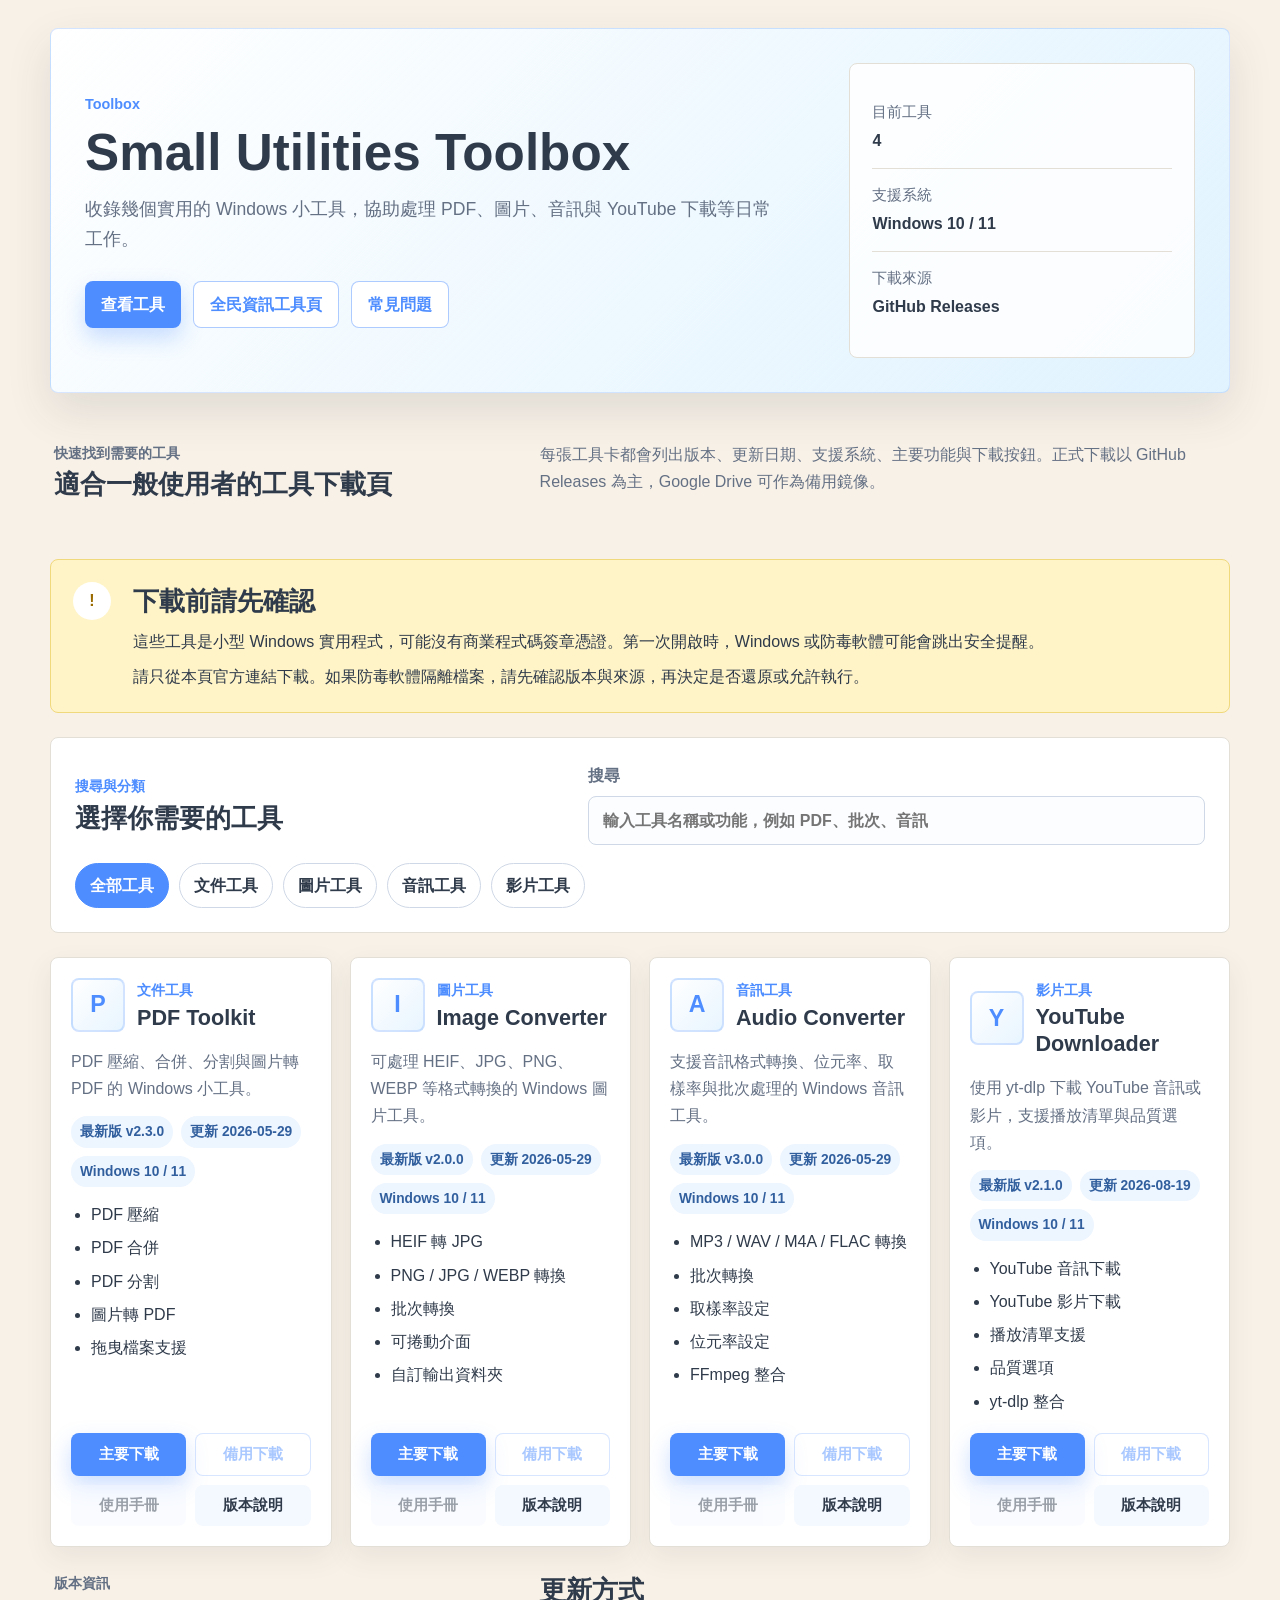
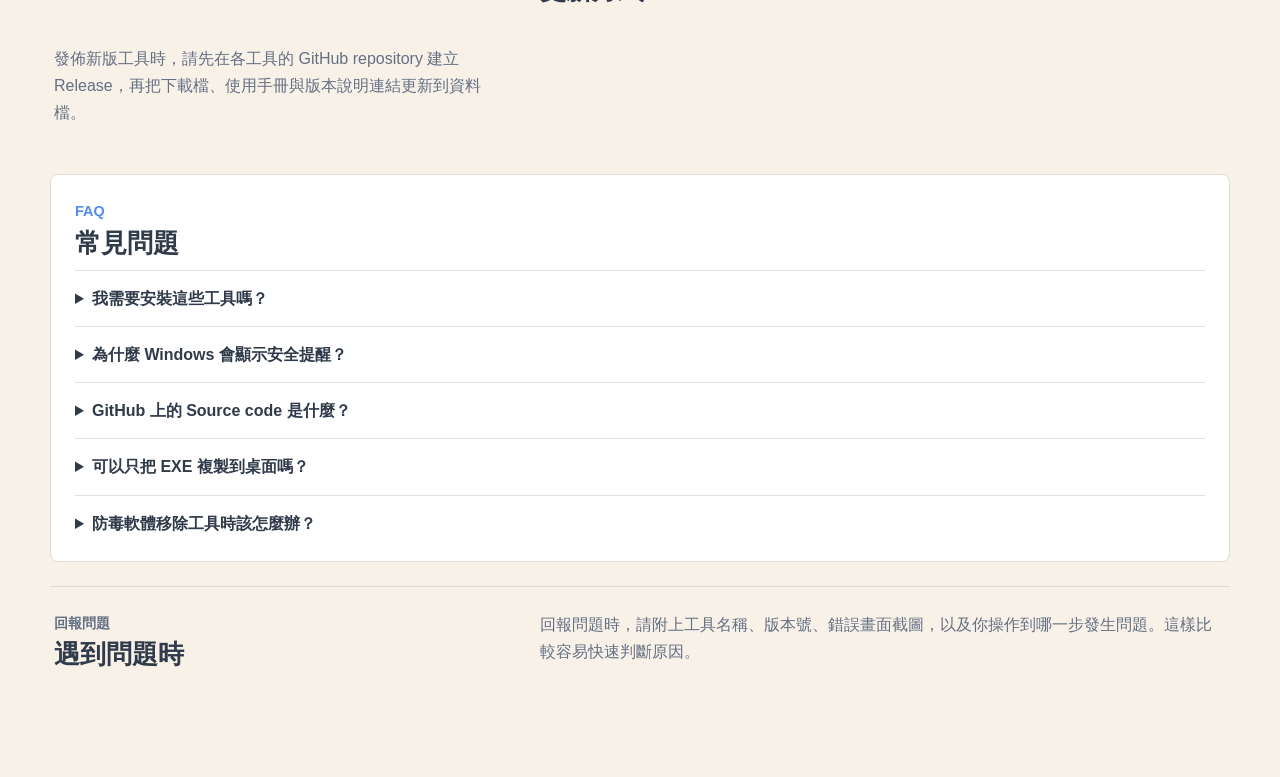
==== commit 65a9bf4b: "Update YouTube Downloader to v2.1.0" ====
--- a/site/google-sites-embed.html
+++ b/site/google-sites-embed.html
@@ -1,840 +1,1106 @@
-<!doctype html>
-<html lang="zh-Hant">
-  <head>
-    <meta charset="utf-8">
-    <meta name="viewport" content="width=device-width, initial-scale=1">
-    <title>Small Utilities Toolbox</title>
-    <style>
-      :root {
-        --primary-blue: #4d8dff;
-        --light-blue: #8fd3ff;
-        --warm-beige: #f8f1e7;
-        --dark-text: #2f3a4a;
-        --muted-text: #647084;
-        --card-white: #ffffff;
-        --warning-yellow: #fff4c7;
-        --soft-red: #ffe3e3;
-        --line: #e3dfd7;
-        --shadow: 0 18px 45px rgba(47, 58, 74, 0.12);
-      }
-      
-      * {
-        box-sizing: border-box;
-      }
-      
-      html {
-        scroll-behavior: smooth;
-      }
-      
-      body {
-        margin: 0;
-        background: var(--warm-beige);
-        color: var(--dark-text);
-        font-family: "LXGW WenKai TC", "Microsoft JhengHei", "Noto Sans TC", sans-serif;
-        line-height: 1.7;
-      }
-      
-      a {
-        color: inherit;
-      }
-      
-      .toolbox-page {
-        width: min(1180px, calc(100% - 32px));
-        margin: 0 auto;
-        padding: 28px 0 48px;
-      }
-      
-      .toolbox-hero,
-      .intro-section,
-      .notice-section,
-      .filter-section,
-      .updates-section,
-      .faq-section,
-      .contact-section {
-        margin-bottom: 24px;
-      }
-      
-      .toolbox-hero {
-        display: grid;
-        grid-template-columns: minmax(0, 1.5fr) minmax(260px, 0.7fr);
-        gap: 24px;
-        align-items: stretch;
-        min-height: 340px;
-        padding: 34px;
-        border: 1px solid rgba(77, 141, 255, 0.22);
-        border-radius: 8px;
-        background:
-          linear-gradient(135deg, rgba(255, 255, 255, 0.94), rgba(143, 211, 255, 0.28)),
-          var(--card-white);
-        box-shadow: var(--shadow);
-      }
-      
-      .hero-content {
-        display: flex;
-        flex-direction: column;
-        justify-content: center;
-      }
-      
-      .eyebrow,
-      .section-kicker,
-      .tool-category {
-        margin: 0;
-        color: var(--primary-blue);
-        font-size: 0.9rem;
-        font-weight: 700;
-        letter-spacing: 0;
-      }
-      
-      h1,
-      h2,
-      h3,
-      p {
-        overflow-wrap: anywhere;
-      }
-      
-      h1 {
-        max-width: 720px;
-        margin: 8px 0 14px;
-        font-size: clamp(2.1rem, 4vw, 4rem);
-        line-height: 1.1;
-        letter-spacing: 0;
-      }
-      
-      h2 {
-        margin: 4px 0 10px;
-        font-size: clamp(1.45rem, 2vw, 2rem);
-        line-height: 1.25;
-        letter-spacing: 0;
-      }
-      
-      h3 {
-        margin: 2px 0 0;
-        font-size: 1.35rem;
-        line-height: 1.25;
-        letter-spacing: 0;
-      }
-      
-      .hero-description {
-        max-width: 700px;
-        margin: 0;
-        color: var(--muted-text);
-        font-size: 1.1rem;
-      }
-      
-      .hero-actions {
-        display: flex;
-        flex-wrap: wrap;
-        gap: 12px;
-        margin-top: 26px;
-      }
-      
-      .button,
-      .tool-action {
-        display: inline-flex;
-        align-items: center;
-        justify-content: center;
-        min-height: 42px;
-        padding: 9px 16px;
-        border-radius: 8px;
-        font-weight: 700;
-        text-decoration: none;
-        transition: transform 0.16s ease, box-shadow 0.16s ease, background 0.16s ease;
-      }
-      
-      .button:hover,
-      .tool-action:hover {
-        transform: translateY(-1px);
-      }
-      
-      .button-primary,
-      .tool-action.primary {
-        background: var(--primary-blue);
-        color: #ffffff;
-        box-shadow: 0 10px 22px rgba(77, 141, 255, 0.28);
-      }
-      
-      .button-secondary,
-      .tool-action.secondary {
-        border: 1px solid rgba(77, 141, 255, 0.45);
-        background: #ffffff;
-        color: var(--primary-blue);
-      }
-      
-      .tool-action.light {
-        background: #f4f8ff;
-        color: var(--dark-text);
-      }
-      
-      .tool-action.is-disabled {
-        cursor: not-allowed;
-        opacity: 0.48;
-        pointer-events: none;
-      }
-      
-      .hero-panel {
-        align-self: center;
-        padding: 22px;
-        border: 1px solid var(--line);
-        border-radius: 8px;
-        background: rgba(255, 255, 255, 0.84);
-      }
-      
-      .panel-line {
-        display: grid;
-        gap: 2px;
-        padding: 14px 0;
-        border-bottom: 1px solid var(--line);
-      }
-      
-      .panel-line:last-child {
-        border-bottom: 0;
-      }
-      
-      .panel-label {
-        color: var(--muted-text);
-        font-size: 0.92rem;
-      }
-      
-      .intro-section,
-      .updates-section,
-      .contact-section {
-        display: grid;
-        grid-template-columns: minmax(220px, 0.8fr) minmax(0, 1.2fr);
-        gap: 28px;
-        align-items: start;
-        padding: 24px 4px;
-      }
-      
-      .intro-section p,
-      .updates-section p,
-      .contact-section p {
-        margin: 0;
-        color: var(--muted-text);
-      }
-      
-      .notice-section {
-        display: grid;
-        grid-template-columns: 44px minmax(0, 1fr);
-        gap: 16px;
-        padding: 22px;
-        border: 1px solid #f0d87c;
-        border-radius: 8px;
-        background: var(--warning-yellow);
-      }
-      
-      .notice-icon {
-        display: grid;
-        place-items: center;
-        width: 38px;
-        height: 38px;
-        border-radius: 50%;
-        background: #ffffff;
-        color: #9a6b00;
-        font-weight: 800;
-      }
-      
-      .notice-section p {
-        margin: 8px 0 0;
-      }
-      
-      .filter-section {
-        padding: 24px;
-        border: 1px solid var(--line);
-        border-radius: 8px;
-        background: var(--card-white);
-      }
-      
-      .filter-header {
-        display: grid;
-        grid-template-columns: minmax(220px, 0.8fr) minmax(280px, 1fr);
-        gap: 20px;
-        align-items: end;
-      }
-      
-      .search-box {
-        display: grid;
-        gap: 6px;
-        color: var(--muted-text);
-        font-weight: 700;
-      }
-      
-      .search-box input {
-        width: 100%;
-        min-height: 46px;
-        border: 1px solid #cfd8e6;
-        border-radius: 8px;
-        padding: 10px 14px;
-        color: var(--dark-text);
-        font: inherit;
-        background: #fbfdff;
-      }
-      
-      .search-box input:focus {
-        border-color: var(--primary-blue);
-        outline: 3px solid rgba(77, 141, 255, 0.18);
-      }
-      
-      .filter-buttons {
-        display: flex;
-        flex-wrap: wrap;
-        gap: 10px;
-        margin-top: 18px;
-      }
-      
-      .filter-button {
-        min-height: 40px;
-        border: 1px solid #cfd8e6;
-        border-radius: 999px;
-        padding: 8px 14px;
-        background: #ffffff;
-        color: var(--dark-text);
-        cursor: pointer;
-        font: inherit;
-        font-weight: 700;
-      }
-      
-      .filter-button.is-active {
-        border-color: var(--primary-blue);
-        background: var(--primary-blue);
-        color: #ffffff;
-      }
-      
-      .tools-grid {
-        display: grid;
-        grid-template-columns: repeat(4, minmax(0, 1fr));
-        gap: 18px;
-      }
-      
-      .tool-card {
-        display: flex;
-        min-height: 100%;
-        flex-direction: column;
-        padding: 20px;
-        border: 1px solid var(--line);
-        border-radius: 8px;
-        background: var(--card-white);
-        box-shadow: 0 10px 28px rgba(47, 58, 74, 0.08);
-      }
-      
-      .tool-card-header {
-        display: grid;
-        grid-template-columns: 54px minmax(0, 1fr);
-        gap: 12px;
-        align-items: center;
-      }
-      
-      .tool-icon-placeholder {
-        display: grid;
-        place-items: center;
-        width: 54px;
-        height: 54px;
-        border: 2px solid rgba(77, 141, 255, 0.24);
-        border-radius: 8px;
-        background: linear-gradient(135deg, #ffffff, #e8f5ff);
-        color: var(--primary-blue);
-        font-size: 1.45rem;
-        font-weight: 900;
-      }
-      
-      .tool-description {
-        margin: 16px 0 14px;
-        color: var(--muted-text);
-      }
-      
-      .tool-meta {
-        display: flex;
-        flex-wrap: wrap;
-        gap: 8px;
-        margin-bottom: 14px;
-      }
-      
-      .tool-meta span {
-        display: inline-flex;
-        align-items: center;
-        min-height: 30px;
-        border-radius: 999px;
-        padding: 4px 9px;
-        background: #edf5ff;
-        color: #315f9e;
-        font-size: 0.86rem;
-        font-weight: 700;
-      }
-      
-      .feature-list {
-        display: grid;
-        gap: 6px;
-        margin: 0 0 18px;
-        padding-left: 20px;
-        color: var(--dark-text);
-      }
-      
-      .tool-actions {
-        display: grid;
-        grid-template-columns: 1fr 1fr;
-        gap: 9px;
-        margin-top: auto;
-      }
-      
-      .tool-action {
-        min-height: 40px;
-        padding: 8px 10px;
-        font-size: 0.92rem;
-      }
-      
-      .empty-message {
-        margin: 18px 0 0;
-        padding: 20px;
-        border: 1px dashed #b7c9e6;
-        border-radius: 8px;
-        background: #ffffff;
-        color: var(--muted-text);
-        text-align: center;
-      }
-      
-      .faq-section {
-        padding: 24px;
-        border: 1px solid var(--line);
-        border-radius: 8px;
-        background: var(--card-white);
-      }
-      
-      details {
-        border-top: 1px solid var(--line);
-        padding: 14px 0;
-      }
-      
-      details:last-child {
-        padding-bottom: 0;
-      }
-      
-      summary {
-        cursor: pointer;
-        color: var(--dark-text);
-        font-weight: 800;
-      }
-      
-      details p {
-        margin: 8px 0 0;
-        color: var(--muted-text);
-      }
-      
-      .contact-section {
-        border-top: 1px solid rgba(47, 58, 74, 0.12);
-      }
-      
-      @media (max-width: 1024px) {
-        .tools-grid {
-          grid-template-columns: repeat(2, minmax(0, 1fr));
-        }
-      
-        .toolbox-hero {
-          grid-template-columns: 1fr;
-        }
-      }
-      
-      @media (max-width: 720px) {
-        .toolbox-page {
-          width: min(100% - 22px, 1180px);
-          padding-top: 12px;
-        }
-      
-        .toolbox-hero,
-        .filter-section,
-        .faq-section {
-          padding: 18px;
-        }
-      
-        .intro-section,
-        .updates-section,
-        .contact-section,
-        .filter-header {
-          grid-template-columns: 1fr;
-          gap: 12px;
-        }
-      
-        .tools-grid {
-          grid-template-columns: 1fr;
-        }
-      
-        .notice-section {
-          grid-template-columns: 1fr;
-        }
-      
-        .hero-actions,
-        .filter-buttons {
-          align-items: stretch;
-          flex-direction: column;
-        }
-      
-        .button,
-        .filter-button {
-          width: 100%;
-        }
-      }
-      
-      @media (max-width: 420px) {
-        .tool-actions {
-          grid-template-columns: 1fr;
-        }
-      }
-    </style>
-  </head>
-  <body>
-    <main class="toolbox-page">
-      <section class="toolbox-hero" aria-labelledby="pageTitle">
-        <div class="hero-content">
-          <p class="eyebrow">Toolbox</p>
-          <h1 id="pageTitle">Small Utilities Toolbox</h1>
-          <p class="hero-description">
-            收錄幾個實用的 Windows 小工具，協助處理 PDF、圖片、音訊與 YouTube 下載等日常工作。
-          </p>
-          <div class="hero-actions" aria-label="頁面捷徑">
-            <a href="#toolsGrid" class="button button-primary">查看工具</a>
-            <a href="#faq" class="button button-secondary">常見問題</a>
-          </div>
-        </div>
-        <div class="hero-panel" aria-label="工具箱摘要">
-          <div class="panel-line">
-            <span class="panel-label">目前工具</span>
-            <strong>4</strong>
-          </div>
-          <div class="panel-line">
-            <span class="panel-label">支援系統</span>
-            <strong>Windows 10 / 11</strong>
-          </div>
-          <div class="panel-line">
-            <span class="panel-label">下載來源</span>
-            <strong>GitHub Releases</strong>
-          </div>
-        </div>
-      </section>
+﻿<!doctype html>
+<html lang="zh-Hant">
+  <head>
+    <meta charset="utf-8">
+    <meta name="viewport" content="width=device-width, initial-scale=1">
+    <title>Small Utilities Toolbox</title>
+    <style>
+      :root {
+        --primary-blue: #4d8dff;
+        --light-blue: #8fd3ff;
+        --warm-beige: #f8f1e7;
+        --dark-text: #2f3a4a;
+        --muted-text: #647084;
+        --card-white: #ffffff;
+        --warning-yellow: #fff4c7;
+        --soft-red: #ffe3e3;
+        --line: #e3dfd7;
+        --shadow: 0 18px 45px rgba(47, 58, 74, 0.12);
+      }
+      
+      * {
+        box-sizing: border-box;
+      }
+      
+      html {
+        scroll-behavior: smooth;
+      }
+      
+      body {
+        margin: 0;
+        background: var(--warm-beige);
+        color: var(--dark-text);
+        font-family: "LXGW WenKai TC", "Microsoft JhengHei", "Noto Sans TC", sans-serif;
+        line-height: 1.7;
+      }
+      
+      a {
+        color: inherit;
+      }
+      
+      .toolbox-page {
+        width: min(1180px, calc(100% - 32px));
+        margin: 0 auto;
+        padding: 28px 0 48px;
+      }
+      
+      .toolbox-hero,
+      .intro-section,
+      .notice-section,
+      .filter-section,
+      .updates-section,
+      .faq-section,
+      .contact-section {
+        margin-bottom: 24px;
+      }
+      
+      .toolbox-hero {
+        display: grid;
+        grid-template-columns: minmax(0, 1.5fr) minmax(260px, 0.7fr);
+        gap: 24px;
+        align-items: stretch;
+        min-height: 340px;
+        padding: 34px;
+        border: 1px solid rgba(77, 141, 255, 0.22);
+        border-radius: 8px;
+        background:
+          linear-gradient(135deg, rgba(255, 255, 255, 0.94), rgba(143, 211, 255, 0.28)),
+          var(--card-white);
+        box-shadow: var(--shadow);
+      }
+      
+      .hero-content {
+        display: flex;
+        flex-direction: column;
+        justify-content: center;
+      }
+      
+      .eyebrow,
+      .section-kicker,
+      .tool-category {
+        margin: 0;
+        color: var(--primary-blue);
+        font-size: 0.9rem;
+        font-weight: 700;
+        letter-spacing: 0;
+      }
+      
+      h1,
+      h2,
+      h3,
+      p {
+        overflow-wrap: anywhere;
+      }
+      
+      h1 {
+        max-width: 720px;
+        margin: 8px 0 14px;
+        font-size: clamp(2.1rem, 4vw, 4rem);
+        line-height: 1.1;
+        letter-spacing: 0;
+      }
+      
+      h2 {
+        margin: 4px 0 10px;
+        font-size: clamp(1.45rem, 2vw, 2rem);
+        line-height: 1.25;
+        letter-spacing: 0;
+      }
+      
+      h3 {
+        margin: 2px 0 0;
+        font-size: 1.35rem;
+        line-height: 1.25;
+        letter-spacing: 0;
+      }
+      
+      .hero-description {
+        max-width: 700px;
+        margin: 0;
+        color: var(--muted-text);
+        font-size: 1.1rem;
+      }
+      
+      .hero-actions {
+        display: flex;
+        flex-wrap: wrap;
+        gap: 12px;
+        margin-top: 26px;
+      }
+      
+      .button,
+      .tool-action {
+        display: inline-flex;
+        align-items: center;
+        justify-content: center;
+        min-height: 42px;
+        padding: 9px 16px;
+        border-radius: 8px;
+        font-weight: 700;
+        text-decoration: none;
+        transition: transform 0.16s ease, box-shadow 0.16s ease, background 0.16s ease;
+      }
+      
+      .button:hover,
+      .tool-action:hover {
+        transform: translateY(-1px);
+      }
+      
+      .button-primary,
+      .tool-action.primary {
+        background: var(--primary-blue);
+        color: #ffffff;
+        box-shadow: 0 10px 22px rgba(77, 141, 255, 0.28);
+      }
+      
+      .button-secondary,
+      .tool-action.secondary {
+        border: 1px solid rgba(77, 141, 255, 0.45);
+        background: #ffffff;
+        color: var(--primary-blue);
+      }
+      
+      .tool-action.light {
+        background: #f4f8ff;
+        color: var(--dark-text);
+      }
+      
+      .tool-action.is-disabled {
+        cursor: not-allowed;
+        opacity: 0.48;
+        pointer-events: none;
+      }
+      
+      .hero-panel {
+        align-self: center;
+        padding: 22px;
+        border: 1px solid var(--line);
+        border-radius: 8px;
+        background: rgba(255, 255, 255, 0.84);
+      }
+      
+      .panel-line {
+        display: grid;
+        gap: 2px;
+        padding: 14px 0;
+        border-bottom: 1px solid var(--line);
+      }
+      
+      .panel-line:last-child {
+        border-bottom: 0;
+      }
+      
+      .panel-label {
+        color: var(--muted-text);
+        font-size: 0.92rem;
+      }
+      
+      .intro-section,
+      .updates-section,
+      .contact-section {
+        display: grid;
+        grid-template-columns: minmax(220px, 0.8fr) minmax(0, 1.2fr);
+        gap: 28px;
+        align-items: start;
+        padding: 24px 4px;
+      }
+      
+      .intro-section p,
+      .updates-section p,
+      .contact-section p {
+        margin: 0;
+        color: var(--muted-text);
+      }
+      
+      .notice-section {
+        display: grid;
+        grid-template-columns: 44px minmax(0, 1fr);
+        gap: 16px;
+        padding: 22px;
+        border: 1px solid #f0d87c;
+        border-radius: 8px;
+        background: var(--warning-yellow);
+      }
+      
+      .notice-icon {
+        display: grid;
+        place-items: center;
+        width: 38px;
+        height: 38px;
+        border-radius: 50%;
+        background: #ffffff;
+        color: #9a6b00;
+        font-weight: 800;
+      }
+      
+      .notice-section p {
+        margin: 8px 0 0;
+      }
+      
+      .filter-section {
+        padding: 24px;
+        border: 1px solid var(--line);
+        border-radius: 8px;
+        background: var(--card-white);
+      }
+      
+      .filter-header {
+        display: grid;
+        grid-template-columns: minmax(220px, 0.8fr) minmax(280px, 1fr);
+        gap: 20px;
+        align-items: end;
+      }
+      
+      .search-box {
+        display: grid;
+        gap: 6px;
+        color: var(--muted-text);
+        font-weight: 700;
+      }
+      
+      .search-box input {
+        width: 100%;
+        min-height: 46px;
+        border: 1px solid #cfd8e6;
+        border-radius: 8px;
+        padding: 10px 14px;
+        color: var(--dark-text);
+        font: inherit;
+        background: #fbfdff;
+      }
+      
+      .search-box input:focus {
+        border-color: var(--primary-blue);
+        outline: 3px solid rgba(77, 141, 255, 0.18);
+      }
+      
+      .filter-buttons {
+        display: flex;
+        flex-wrap: wrap;
+        gap: 10px;
+        margin-top: 18px;
+      }
+      
+      .filter-button {
+        min-height: 40px;
+        border: 1px solid #cfd8e6;
+        border-radius: 999px;
+        padding: 8px 14px;
+        background: #ffffff;
+        color: var(--dark-text);
+        cursor: pointer;
+        font: inherit;
+        font-weight: 700;
+      }
+      
+      .filter-button.is-active {
+        border-color: var(--primary-blue);
+        background: var(--primary-blue);
+        color: #ffffff;
+      }
+      
+      .tools-grid {
+        display: grid;
+        grid-template-columns: repeat(4, minmax(0, 1fr));
+        gap: 18px;
+      }
+      
+      .tool-card {
+        display: flex;
+        min-height: 100%;
+        flex-direction: column;
+        padding: 20px;
+        border: 1px solid var(--line);
+        border-radius: 8px;
+        background: var(--card-white);
+        box-shadow: 0 10px 28px rgba(47, 58, 74, 0.08);
+      }
+      
+      .tool-card-header {
+        display: grid;
+        grid-template-columns: 54px minmax(0, 1fr);
+        gap: 12px;
+        align-items: center;
+      }
+      
+      .tool-icon-placeholder {
+        display: grid;
+        place-items: center;
+        width: 54px;
+        height: 54px;
+        border: 2px solid rgba(77, 141, 255, 0.24);
+        border-radius: 8px;
+        background: linear-gradient(135deg, #ffffff, #e8f5ff);
+        color: var(--primary-blue);
+        font-size: 1.45rem;
+        font-weight: 900;
+      }
+      
+      .tool-description {
+        margin: 16px 0 14px;
+        color: var(--muted-text);
+      }
+      
+      .tool-meta {
+        display: flex;
+        flex-wrap: wrap;
+        gap: 8px;
+        margin-bottom: 14px;
+      }
+      
+      .tool-meta span {
+        display: inline-flex;
+        align-items: center;
+        min-height: 30px;
+        border-radius: 999px;
+        padding: 4px 9px;
+        background: #edf5ff;
+        color: #315f9e;
+        font-size: 0.86rem;
+        font-weight: 700;
+      }
+      
+      .feature-list {
+        display: grid;
+        gap: 6px;
+        margin: 0 0 18px;
+        padding-left: 20px;
+        color: var(--dark-text);
+      }
+      
+      .tool-actions {
+        display: grid;
+        grid-template-columns: 1fr 1fr;
+        gap: 9px;
+        margin-top: auto;
+      }
+      
+      .tool-action {
+        min-height: 40px;
+        padding: 8px 10px;
+        font-size: 0.92rem;
+      }
+      
+      .empty-message {
+        margin: 18px 0 0;
+        padding: 20px;
+        border: 1px dashed #b7c9e6;
+        border-radius: 8px;
+        background: #ffffff;
+        color: var(--muted-text);
+        text-align: center;
+      }
+      
+      .faq-section {
+        padding: 24px;
+        border: 1px solid var(--line);
+        border-radius: 8px;
+        background: var(--card-white);
+      }
+      
+      details {
+        border-top: 1px solid var(--line);
+        padding: 14px 0;
+      }
+      
+      details:last-child {
+        padding-bottom: 0;
+      }
+      
+      summary {
+        cursor: pointer;
+        color: var(--dark-text);
+        font-weight: 800;
+      }
+      
+      details p {
+        margin: 8px 0 0;
+        color: var(--muted-text);
+      }
+      
+      .contact-section {
+        border-top: 1px solid rgba(47, 58, 74, 0.12);
+      }
+      
+      .community-page {
+        max-width: 1220px;
+      }
+      
+      .community-hero {
+        display: grid;
+        grid-template-columns: minmax(0, 1.35fr) minmax(260px, 0.65fr);
+        gap: 24px;
+        align-items: center;
+        margin-bottom: 20px;
+        padding: 34px;
+        border: 1px solid rgba(77, 141, 255, 0.22);
+        border-radius: 8px;
+        background: #ffffff;
+        box-shadow: var(--shadow);
+      }
+      
+      .community-nav {
+        position: sticky;
+        top: 0;
+        z-index: 2;
+        display: flex;
+        flex-wrap: wrap;
+        gap: 8px;
+        margin-bottom: 22px;
+        padding: 12px;
+        border: 1px solid var(--line);
+        border-radius: 8px;
+        background: rgba(255, 255, 255, 0.95);
+      }
+      
+      .community-nav a {
+        min-height: 38px;
+        padding: 7px 12px;
+        border-radius: 8px;
+        background: #edf5ff;
+        color: #315f9e;
+        font-weight: 800;
+        text-decoration: none;
+      }
+      
+      .info-section {
+        margin-bottom: 24px;
+      }
+      
+      .section-heading {
+        margin-bottom: 12px;
+      }
+      
+      .section-heading p {
+        max-width: 760px;
+        margin: 6px 0 0;
+        color: var(--muted-text);
+      }
+      
+      .split-grid {
+        display: grid;
+        grid-template-columns: repeat(2, minmax(0, 1fr));
+        gap: 18px;
+      }
+      
+      .info-card {
+        padding: 20px;
+        border: 1px solid var(--line);
+        border-radius: 8px;
+        background: var(--card-white);
+        box-shadow: 0 10px 28px rgba(47, 58, 74, 0.08);
+      }
+      
+      .info-card + .info-card {
+        margin-top: 16px;
+      }
+      
+      .table-scroll {
+        width: 100%;
+        overflow-x: auto;
+      }
+      
+      .wide-table table {
+        min-width: 1120px;
+      }
+      
+      table {
+        width: 100%;
+        border-collapse: collapse;
+      }
+      
+      th,
+      td {
+        border-bottom: 1px solid var(--line);
+        padding: 10px 9px;
+        text-align: left;
+        vertical-align: middle;
+      }
+      
+      th {
+        background: #edf5ff;
+        color: #315f9e;
+        font-weight: 900;
+        white-space: nowrap;
+      }
+      
+      td {
+        color: var(--dark-text);
+      }
+      
+      .compact-list {
+        display: grid;
+        gap: 8px;
+      }
+      
+      .compact-list-item {
+        display: grid;
+        grid-template-columns: minmax(120px, 0.32fr) minmax(0, 1fr);
+        gap: 12px;
+        padding: 12px;
+        border-radius: 8px;
+        background: #fbfdff;
+      }
+      
+      .calculator-card {
+        display: grid;
+        gap: 18px;
+      }
+      
+      .form-grid,
+      .ledger-form {
+        display: grid;
+        grid-template-columns: repeat(3, minmax(0, 1fr));
+        gap: 14px;
+        align-items: end;
+      }
+      
+      label,
+      .standalone-input {
+        display: grid;
+        gap: 6px;
+        color: var(--muted-text);
+        font-weight: 800;
+      }
+      
+      input,
+      select {
+        width: 100%;
+        min-height: 42px;
+        border: 1px solid #cfd8e6;
+        border-radius: 8px;
+        padding: 8px 10px;
+        color: var(--dark-text);
+        font: inherit;
+        background: #fbfdff;
+      }
+      
+      input:focus,
+      select:focus {
+        border-color: var(--primary-blue);
+        outline: 3px solid rgba(77, 141, 255, 0.18);
+      }
+      
+      td input,
+      td select {
+        min-width: 96px;
+      }
+      
+      .checkbox-label {
+        grid-template-columns: auto minmax(0, 1fr);
+        align-items: center;
+        color: var(--dark-text);
+      }
+      
+      .checkbox-label input {
+        width: 18px;
+        min-height: 18px;
+      }
+      
+      .result-grid {
+        display: grid;
+        grid-template-columns: repeat(4, minmax(0, 1fr));
+        gap: 12px;
+      }
+      
+      .result-item {
+        min-height: 94px;
+        padding: 14px;
+        border: 1px solid #d8e5f8;
+        border-radius: 8px;
+        background: #f7fbff;
+      }
+      
+      .result-item span,
+      .result-item small {
+        display: block;
+        color: var(--muted-text);
+      }
+      
+      .result-item strong {
+        display: block;
+        margin-top: 4px;
+        color: var(--dark-text);
+        font-size: 1.35rem;
+        line-height: 1.2;
+      }
+      
+      .ledger-actions {
+        display: flex;
+        flex-wrap: wrap;
+        gap: 10px;
+      }
+      
+      .danger-button {
+        border-color: #d96565;
+        color: #a12828;
+      }
+      
+      .table-button {
+        min-height: 34px;
+        margin: 2px;
+        border: 1px solid #cfd8e6;
+        border-radius: 8px;
+        padding: 5px 8px;
+        background: #ffffff;
+        color: var(--dark-text);
+        cursor: pointer;
+        font: inherit;
+        font-weight: 800;
+      }
+      
+      .danger-text {
+        color: #a12828;
+      }
+      
+      .standalone-input {
+        max-width: 320px;
+      }
+      
+      @media (max-width: 1024px) {
+        .tools-grid {
+          grid-template-columns: repeat(2, minmax(0, 1fr));
+        }
+      
+        .toolbox-hero,
+        .community-hero {
+          grid-template-columns: 1fr;
+        }
+      
+        .split-grid,
+        .form-grid,
+        .ledger-form,
+        .result-grid {
+          grid-template-columns: repeat(2, minmax(0, 1fr));
+        }
+      }
+      
+      @media (max-width: 720px) {
+        .toolbox-page {
+          width: min(100% - 22px, 1180px);
+          padding-top: 12px;
+        }
+      
+        .toolbox-hero,
+        .filter-section,
+        .faq-section {
+          padding: 18px;
+        }
+      
+        .intro-section,
+        .updates-section,
+        .contact-section,
+        .filter-header {
+          grid-template-columns: 1fr;
+          gap: 12px;
+        }
+      
+        .tools-grid {
+          grid-template-columns: 1fr;
+        }
+      
+        .notice-section {
+          grid-template-columns: 1fr;
+        }
+      
+        .hero-actions,
+        .filter-buttons {
+          align-items: stretch;
+          flex-direction: column;
+        }
+      
+        .button,
+        .filter-button {
+          width: 100%;
+        }
+      
+        .community-hero,
+        .info-card {
+          padding: 18px;
+        }
+      
+        .community-nav {
+          position: static;
+        }
+      
+        .split-grid,
+        .form-grid,
+        .ledger-form,
+        .result-grid,
+        .compact-list-item {
+          grid-template-columns: 1fr;
+        }
+      
+        .community-nav a {
+          width: 100%;
+          text-align: center;
+        }
+      }
+      
+      @media (max-width: 420px) {
+        .tool-actions {
+          grid-template-columns: 1fr;
+        }
+      }
+    </style>
+  </head>
+  <body>
+    <main class="toolbox-page">
+      <section class="toolbox-hero" aria-labelledby="pageTitle">
+        <div class="hero-content">
+          <p class="eyebrow">Toolbox</p>
+          <h1 id="pageTitle">Small Utilities Toolbox</h1>
+          <p class="hero-description">
+            收錄幾個實用的 Windows 小工具，協助處理 PDF、圖片、音訊與 YouTube 下載等日常工作。
+          </p>
+          <div class="hero-actions" aria-label="頁面捷徑">
+            <a href="#toolsGrid" class="button button-primary">查看工具</a>
+            <a href="community-info.html" class="button button-secondary">全民資訊工具頁</a>
+            <a href="#faq" class="button button-secondary">常見問題</a>
+          </div>
+        </div>
+        <div class="hero-panel" aria-label="工具箱摘要">
+          <div class="panel-line">
+            <span class="panel-label">目前工具</span>
+            <strong>4</strong>
+          </div>
+          <div class="panel-line">
+            <span class="panel-label">支援系統</span>
+            <strong>Windows 10 / 11</strong>
+          </div>
+          <div class="panel-line">
+            <span class="panel-label">下載來源</span>
+            <strong>GitHub Releases</strong>
+          </div>
+        </div>
+      </section>
+
+      <section class="intro-section" aria-labelledby="introTitle">
+        <div>
+          <p class="section-kicker">快速找到需要的工具</p>
+          <h2 id="introTitle">適合一般使用者的工具下載頁</h2>
+        </div>
+        <p>
+          每張工具卡都會列出版本、更新日期、支援系統、主要功能與下載按鈕。正式下載以 GitHub Releases 為主，Google Drive 可作為備用鏡像。
+        </p>
+      </section>
+
+      <section class="notice-section" aria-labelledby="noticeTitle">
+        <div class="notice-icon" aria-hidden="true">!</div>
+        <div>
+          <h2 id="noticeTitle">下載前請先確認</h2>
+          <p>
+            這些工具是小型 Windows 實用程式，可能沒有商業程式碼簽章憑證。第一次開啟時，Windows 或防毒軟體可能會跳出安全提醒。
+          </p>
+          <p>
+            請只從本頁官方連結下載。如果防毒軟體隔離檔案，請先確認版本與來源，再決定是否還原或允許執行。
+          </p>
+        </div>
+      </section>
+
+      <section class="filter-section" aria-labelledby="filterTitle">
+        <div class="filter-header">
+          <div>
+            <p class="section-kicker">搜尋與分類</p>
+            <h2 id="filterTitle">選擇你需要的工具</h2>
+          </div>
+          <label class="search-box" for="toolSearchInput">
+            <span>搜尋</span>
+            <input type="search" id="toolSearchInput" placeholder="輸入工具名稱或功能，例如 PDF、批次、音訊">
+          </label>
+        </div>
+        <div class="filter-buttons" id="filterButtons" aria-label="工具分類"></div>
+      </section>
+
+      <section class="tools-grid" id="toolsGrid" aria-live="polite"></section>
+      <p class="empty-message" id="emptyMessage" hidden>目前沒有符合條件的工具，請換個關鍵字或分類試試。</p>
+
+      <section class="updates-section" aria-labelledby="updatesTitle">
+        <p class="section-kicker">版本資訊</p>
+        <h2 id="updatesTitle">更新方式</h2>
+        <p>
+          發佈新版工具時，請先在各工具的 GitHub repository 建立 Release，再把下載檔、使用手冊與版本說明連結更新到資料檔。
+        </p>
+      </section>
+
+      <section class="faq-section" id="faq" aria-labelledby="faqTitle">
+        <p class="section-kicker">FAQ</p>
+        <h2 id="faqTitle">常見問題</h2>
+        <details>
+          <summary>我需要安裝這些工具嗎？</summary>
+          <p>多數工具是 portable 版本。下載 ZIP 檔後解壓縮，再執行資料夾內的 EXE 檔即可。</p>
+        </details>
+        <details>
+          <summary>為什麼 Windows 會顯示安全提醒？</summary>
+          <p>小型個人工具通常沒有商業程式碼簽章憑證，所以 Windows 可能會要求你確認後再執行。</p>
+        </details>
+        <details>
+          <summary>GitHub 上的 Source code 是什麼？</summary>
+          <p>Source code 是給開發者看的原始碼。一般使用者請下載標示 Windows、Portable、ZIP 或工具名稱的發佈檔。</p>
+        </details>
+        <details>
+          <summary>可以只把 EXE 複製到桌面嗎？</summary>
+          <p>不建議。有些工具需要同一個資料夾內的其他檔案。建議在桌面建立捷徑。</p>
+        </details>
+        <details>
+          <summary>防毒軟體移除工具時該怎麼辦？</summary>
+          <p>請先確認檔案是從本頁官方連結下載，並確認版本正確。只有在你信任來源時，才從隔離區還原。</p>
+        </details>
+      </section>
+
+      <section class="contact-section" aria-labelledby="contactTitle">
+        <div>
+          <p class="section-kicker">回報問題</p>
+          <h2 id="contactTitle">遇到問題時</h2>
+        </div>
+        <p>
+          回報問題時，請附上工具名稱、版本號、錯誤畫面截圖，以及你操作到哪一步發生問題。這樣比較容易快速判斷原因。
+        </p>
+      </section>
+    </main>
+
+<script>
+      const categories = [
+        {
+          id: "all",
+          label: "全部工具"
+        },
+        {
+          id: "document",
+          label: "文件工具"
+        },
+        {
+          id: "image",
+          label: "圖片工具"
+        },
+        {
+          id: "audio",
+          label: "音訊工具"
+        },
+        {
+          id: "video",
+          label: "影片工具"
+        }
+      ];
+      
+      const toolsData = [
+        {
+          id: "pdf-toolkit",
+          category: "document",
+          name: "PDF Toolkit",
+          version: "v2.3.0",
+          updatedAt: "2026-05-29",
+          system: "Windows 10 / 11",
+          description: "PDF 壓縮、合併、分割與圖片轉 PDF 的 Windows 小工具。",
+          features: [
+            "PDF 壓縮",
+            "PDF 合併",
+            "PDF 分割",
+            "圖片轉 PDF",
+            "拖曳檔案支援"
+          ],
+          primaryDownloadUrl: "https://github.com/yu020210/pdf-toolkit/releases/download/v2.3.0/PDFToolkit_v2.3.0_Windows.zip",
+          backupDownloadUrl: "PASTE_GOOGLE_DRIVE_BACKUP_URL_HERE",
+          manualUrl: "PASTE_USER_GUIDE_URL_HERE",
+          changelogUrl: "https://github.com/yu020210/pdf-toolkit/releases/tag/v2.3.0",
+          icon: "../assets/icons/pdf-toolkit.png",
+          screenshot: "../assets/screenshots/pdf-toolkit.png"
+        },
+        {
+          id: "image-converter",
+          category: "image",
+          name: "Image Converter",
+          version: "v2.0.0",
+          updatedAt: "2026-05-29",
+          system: "Windows 10 / 11",
+          description: "可處理 HEIF、JPG、PNG、WEBP 等格式轉換的 Windows 圖片工具。",
+          features: [
+            "HEIF 轉 JPG",
+            "PNG / JPG / WEBP 轉換",
+            "批次轉換",
+            "可捲動介面",
+            "自訂輸出資料夾"
+          ],
+          primaryDownloadUrl: "https://github.com/yu020210/image-converter/releases/download/v2.0.0/ImageConverter_v2.0.0_Windows.zip",
+          backupDownloadUrl: "PASTE_GOOGLE_DRIVE_BACKUP_URL_HERE",
+          manualUrl: "PASTE_USER_GUIDE_URL_HERE",
+          changelogUrl: "https://github.com/yu020210/image-converter/releases/tag/v2.0.0",
+          icon: "../assets/icons/image-converter.png",
+          screenshot: "../assets/screenshots/image-converter.png"
+        },
+        {
+          id: "audio-converter",
+          category: "audio",
+          name: "Audio Converter",
+          version: "v3.0.0",
+          updatedAt: "2026-05-29",
+          system: "Windows 10 / 11",
+          description: "支援音訊格式轉換、位元率、取樣率與批次處理的 Windows 音訊工具。",
+          features: [
+            "MP3 / WAV / M4A / FLAC 轉換",
+            "批次轉換",
+            "取樣率設定",
+            "位元率設定",
+            "FFmpeg 整合"
+          ],
+          primaryDownloadUrl: "https://github.com/yu020210/audio-converter/releases/download/v3.0.0/AudioConverter_v3.0.0_Windows.zip",
+          backupDownloadUrl: "PASTE_GOOGLE_DRIVE_BACKUP_URL_HERE",
+          manualUrl: "PASTE_USER_GUIDE_URL_HERE",
+          changelogUrl: "https://github.com/yu020210/audio-converter/releases/tag/v3.0.0",
+          icon: "../assets/icons/audio-converter.png",
+          screenshot: "../assets/screenshots/audio-converter.png"
+        },
+        {
+          id: "youtube-downloader",
+          category: "video",
+          name: "YouTube Downloader",
+          version: "v2.1.0",
+          updatedAt: "2026-08-19",
+          system: "Windows 10 / 11",
+          description: "使用 yt-dlp 下載 YouTube 音訊或影片，支援播放清單與品質選項。",
+          features: [
+            "YouTube 音訊下載",
+            "YouTube 影片下載",
+            "播放清單支援",
+            "品質選項",
+            "yt-dlp 整合"
+          ],
+          primaryDownloadUrl: "https://github.com/yu020210/youtube-downloader/releases/download/v2.1.0/YouTubeDownloader_v2.1.0_Windows.zip",
+          backupDownloadUrl: "PASTE_GOOGLE_DRIVE_BACKUP_URL_HERE",
+          manualUrl: "PASTE_USER_GUIDE_URL_HERE",
+          changelogUrl: "https://github.com/yu020210/youtube-downloader/releases/tag/v2.1.0",
+          icon: "../assets/icons/youtube-downloader.png",
+          screenshot: "../assets/screenshots/youtube-downloader.png"
+        }
+      ];
+      
+      
+      const state = {
+        activeCategory: "all",
+        keyword: ""
+      };
+      
+      const toolsGrid = document.querySelector("#toolsGrid");
+      const emptyMessage = document.querySelector("#emptyMessage");
+      const searchInput = document.querySelector("#toolSearchInput");
+      const filterButtons = document.querySelector("#filterButtons");
+      
+      function createPlaceholderIcon(tool) {
+        const firstLetter = tool.name.charAt(0).toUpperCase();
+        return `<div class="tool-icon-placeholder" aria-hidden="true">${firstLetter}</div>`;
+      }
+      
+      function isPlaceholderUrl(url) {
+        return !url || url.startsWith("PASTE_");
+      }
+      
+      function createActionLink(url, label, styleName) {
+        const disabled = isPlaceholderUrl(url);
+        const href = disabled ? "#" : url;
+        const ariaDisabled = disabled ? ' aria-disabled="true" tabindex="-1"' : "";
+        const title = disabled ? "連結尚未設定" : label;
+      
+        return `<a class="tool-action ${styleName}${disabled ? " is-disabled" : ""}" href="${href}" target="_blank" rel="noopener"${ariaDisabled} title="${title}">${label}</a>`;
+      }
+      
+      function getCategoryLabel(categoryId) {
+        const category = categories.find((item) => item.id === categoryId);
+        return category ? category.label : categoryId;
+      }
+      
+      function normalizeText(value) {
+        return value.toString().trim().toLowerCase();
+      }
+      
+      function toolMatchesKeyword(tool, keyword) {
+        if (!keyword) {
+          return true;
+        }
+      
+        const searchableText = [
+          tool.name,
+          tool.description,
+          tool.version,
+          tool.system,
+          ...tool.features
+        ].join(" ");
+      
+        return normalizeText(searchableText).includes(normalizeText(keyword));
+      }
+      
+      function getFilteredTools() {
+        return toolsData.filter((tool) => {
+          const matchesCategory = state.activeCategory === "all" || tool.category === state.activeCategory;
+          const matchesKeyword = toolMatchesKeyword(tool, state.keyword);
+          return matchesCategory && matchesKeyword;
+        });
+      }
+      
+      function renderCategories() {
+        filterButtons.innerHTML = categories.map((category) => {
+          const isActive = category.id === state.activeCategory;
+          return `
+            <button class="filter-button${isActive ? " is-active" : ""}" type="button" data-filter="${category.id}" aria-pressed="${isActive}">
+              ${category.label}
+            </button>
+          `;
+        }).join("");
+      }
+      
+      function renderTools() {
+        const filteredTools = getFilteredTools();
+      
+        emptyMessage.hidden = filteredTools.length > 0;
+        toolsGrid.innerHTML = filteredTools.map((tool) => `
+          <article class="tool-card">
+            <div class="tool-card-header">
+              ${createPlaceholderIcon(tool)}
+              <div>
+                <p class="tool-category">${getCategoryLabel(tool.category)}</p>
+                <h3>${tool.name}</h3>
+              </div>
+            </div>
+            <p class="tool-description">${tool.description}</p>
+            <div class="tool-meta" aria-label="${tool.name} 版本資訊">
+              <span>最新版 ${tool.version}</span>
+              <span>更新 ${tool.updatedAt}</span>
+              <span>${tool.system}</span>
+            </div>
+            <ul class="feature-list">
+              ${tool.features.map((feature) => `<li>${feature}</li>`).join("")}
+            </ul>
+            <div class="tool-actions">
+              ${createActionLink(tool.primaryDownloadUrl, "主要下載", "primary")}
+              ${createActionLink(tool.backupDownloadUrl, "備用下載", "secondary")}
+              ${createActionLink(tool.manualUrl, "使用手冊", "light")}
+              ${createActionLink(tool.changelogUrl, "版本說明", "light")}
+            </div>
+          </article>
+        `).join("");
+      }
+      
+      function updateView() {
+        renderCategories();
+        renderTools();
+      }
+      
+      searchInput.addEventListener("input", (event) => {
+        state.keyword = event.target.value;
+        renderTools();
+      });
+      
+      filterButtons.addEventListener("click", (event) => {
+        const button = event.target.closest("[data-filter]");
+        if (!button) {
+          return;
+        }
+      
+        state.activeCategory = button.dataset.filter;
+        updateView();
+      });
+      
+      updateView();
+    </script>
+  </body>
+</html>
 
-      <section class="intro-section" aria-labelledby="introTitle">
-        <div>
-          <p class="section-kicker">快速找到需要的工具</p>
-          <h2 id="introTitle">適合一般使用者的工具下載頁</h2>
-        </div>
-        <p>
-          每張工具卡都會列出版本、更新日期、支援系統、主要功能與下載按鈕。正式下載以 GitHub Releases 為主，Google Drive 可作為備用鏡像。
-        </p>
-      </section>
-
-      <section class="notice-section" aria-labelledby="noticeTitle">
-        <div class="notice-icon" aria-hidden="true">!</div>
-        <div>
-          <h2 id="noticeTitle">下載前請先確認</h2>
-          <p>
-            這些工具是小型 Windows 實用程式，可能沒有商業程式碼簽章憑證。第一次開啟時，Windows 或防毒軟體可能會跳出安全提醒。
-          </p>
-          <p>
-            請只從本頁官方連結下載。如果防毒軟體隔離檔案，請先確認版本與來源，再決定是否還原或允許執行。
-          </p>
-        </div>
-      </section>
-
-      <section class="filter-section" aria-labelledby="filterTitle">
-        <div class="filter-header">
-          <div>
-            <p class="section-kicker">搜尋與分類</p>
-            <h2 id="filterTitle">選擇你需要的工具</h2>
-          </div>
-          <label class="search-box" for="toolSearchInput">
-            <span>搜尋</span>
-            <input type="search" id="toolSearchInput" placeholder="輸入工具名稱或功能，例如 PDF、批次、音訊">
-          </label>
-        </div>
-        <div class="filter-buttons" id="filterButtons" aria-label="工具分類"></div>
-      </section>
-
-      <section class="tools-grid" id="toolsGrid" aria-live="polite"></section>
-      <p class="empty-message" id="emptyMessage" hidden>目前沒有符合條件的工具，請換個關鍵字或分類試試。</p>
-
-      <section class="updates-section" aria-labelledby="updatesTitle">
-        <p class="section-kicker">版本資訊</p>
-        <h2 id="updatesTitle">更新方式</h2>
-        <p>
-          發佈新版工具時，請先在各工具的 GitHub repository 建立 Release，再把下載檔、使用手冊與版本說明連結更新到資料檔。
-        </p>
-      </section>
-
-      <section class="faq-section" id="faq" aria-labelledby="faqTitle">
-        <p class="section-kicker">FAQ</p>
-        <h2 id="faqTitle">常見問題</h2>
-        <details>
-          <summary>我需要安裝這些工具嗎？</summary>
-          <p>多數工具是 portable 版本。下載 ZIP 檔後解壓縮，再執行資料夾內的 EXE 檔即可。</p>
-        </details>
-        <details>
-          <summary>為什麼 Windows 會顯示安全提醒？</summary>
-          <p>小型個人工具通常沒有商業程式碼簽章憑證，所以 Windows 可能會要求你確認後再執行。</p>
-        </details>
-        <details>
-          <summary>GitHub 上的 Source code 是什麼？</summary>
-          <p>Source code 是給開發者看的原始碼。一般使用者請下載標示 Windows、Portable、ZIP 或工具名稱的發佈檔。</p>
-        </details>
-        <details>
-          <summary>可以只把 EXE 複製到桌面嗎？</summary>
-          <p>不建議。有些工具需要同一個資料夾內的其他檔案。建議在桌面建立捷徑。</p>
-        </details>
-        <details>
-          <summary>防毒軟體移除工具時該怎麼辦？</summary>
-          <p>請先確認檔案是從本頁官方連結下載，並確認版本正確。只有在你信任來源時，才從隔離區還原。</p>
-        </details>
-      </section>
-
-      <section class="contact-section" aria-labelledby="contactTitle">
-        <div>
-          <p class="section-kicker">回報問題</p>
-          <h2 id="contactTitle">遇到問題時</h2>
-        </div>
-        <p>
-          回報問題時，請附上工具名稱、版本號、錯誤畫面截圖，以及你操作到哪一步發生問題。這樣比較容易快速判斷原因。
-        </p>
-      </section>
-    </main>
-
-<script>
-      const categories = [
-        {
-          id: "all",
-          label: "全部工具"
-        },
-        {
-          id: "document",
-          label: "文件工具"
-        },
-        {
-          id: "image",
-          label: "圖片工具"
-        },
-        {
-          id: "audio",
-          label: "音訊工具"
-        },
-        {
-          id: "video",
-          label: "影片工具"
-        }
-      ];
-      
-      const toolsData = [
-        {
-          id: "pdf-toolkit",
-          category: "document",
-          name: "PDF Toolkit",
-          version: "v2.3.0",
-          updatedAt: "2026-05-29",
-          system: "Windows 10 / 11",
-          description: "PDF 壓縮、合併、分割與圖片轉 PDF 的 Windows 小工具。",
-          features: [
-            "PDF 壓縮",
-            "PDF 合併",
-            "PDF 分割",
-            "圖片轉 PDF",
-            "拖曳檔案支援"
-          ],
-          primaryDownloadUrl: "https://github.com/yu020210/pdf-toolkit/releases/download/v2.3.0/PDFToolkit_v2.3.0_Windows.zip",
-          backupDownloadUrl: "PASTE_GOOGLE_DRIVE_BACKUP_URL_HERE",
-          manualUrl: "PASTE_USER_GUIDE_URL_HERE",
-          changelogUrl: "https://github.com/yu020210/pdf-toolkit/releases/tag/v2.3.0",
-          icon: "../assets/icons/pdf-toolkit.png",
-          screenshot: "../assets/screenshots/pdf-toolkit.png"
-        },
-        {
-          id: "image-converter",
-          category: "image",
-          name: "Image Converter",
-          version: "v2.0.0",
-          updatedAt: "2026-05-29",
-          system: "Windows 10 / 11",
-          description: "可處理 HEIF、JPG、PNG、WEBP 等格式轉換的 Windows 圖片工具。",
-          features: [
-            "HEIF 轉 JPG",
-            "PNG / JPG / WEBP 轉換",
-            "批次轉換",
-            "可捲動介面",
-            "自訂輸出資料夾"
-          ],
-          primaryDownloadUrl: "https://github.com/yu020210/image-converter/releases/download/v2.0.0/ImageConverter_v2.0.0_Windows.zip",
-          backupDownloadUrl: "PASTE_GOOGLE_DRIVE_BACKUP_URL_HERE",
-          manualUrl: "PASTE_USER_GUIDE_URL_HERE",
-          changelogUrl: "https://github.com/yu020210/image-converter/releases/tag/v2.0.0",
-          icon: "../assets/icons/image-converter.png",
-          screenshot: "../assets/screenshots/image-converter.png"
-        },
-        {
-          id: "audio-converter",
-          category: "audio",
-          name: "Audio Converter",
-          version: "v3.0.0",
-          updatedAt: "2026-05-29",
-          system: "Windows 10 / 11",
-          description: "支援音訊格式轉換、位元率、取樣率與批次處理的 Windows 音訊工具。",
-          features: [
-            "MP3 / WAV / M4A / FLAC 轉換",
-            "批次轉換",
-            "取樣率設定",
-            "位元率設定",
-            "FFmpeg 整合"
-          ],
-          primaryDownloadUrl: "https://github.com/yu020210/audio-converter/releases/download/v3.0.0/AudioConverter_v3.0.0_Windows.zip",
-          backupDownloadUrl: "PASTE_GOOGLE_DRIVE_BACKUP_URL_HERE",
-          manualUrl: "PASTE_USER_GUIDE_URL_HERE",
-          changelogUrl: "https://github.com/yu020210/audio-converter/releases/tag/v3.0.0",
-          icon: "../assets/icons/audio-converter.png",
-          screenshot: "../assets/screenshots/audio-converter.png"
-        },
-        {
-          id: "youtube-downloader",
-          category: "video",
-          name: "YouTube Downloader",
-          version: "v2.0.0",
-          updatedAt: "2026-05-29",
-          system: "Windows 10 / 11",
-          description: "使用 yt-dlp 下載 YouTube 音訊或影片，支援播放清單與品質選項。",
-          features: [
-            "YouTube 音訊下載",
-            "YouTube 影片下載",
-            "播放清單支援",
-            "品質選項",
-            "yt-dlp 整合"
-          ],
-          primaryDownloadUrl: "https://github.com/yu020210/youtube-downloader/releases/download/v2.0.0/YouTubeDownloader_v2.0.0_Windows.zip",
-          backupDownloadUrl: "PASTE_GOOGLE_DRIVE_BACKUP_URL_HERE",
-          manualUrl: "PASTE_USER_GUIDE_URL_HERE",
-          changelogUrl: "https://github.com/yu020210/youtube-downloader/releases/tag/v2.0.0",
-          icon: "../assets/icons/youtube-downloader.png",
-          screenshot: "../assets/screenshots/youtube-downloader.png"
-        }
-      ];
-      
-      
-      const state = {
-        activeCategory: "all",
-        keyword: ""
-      };
-      
-      const toolsGrid = document.querySelector("#toolsGrid");
-      const emptyMessage = document.querySelector("#emptyMessage");
-      const searchInput = document.querySelector("#toolSearchInput");
-      const filterButtons = document.querySelector("#filterButtons");
-      
-      function createPlaceholderIcon(tool) {
-        const firstLetter = tool.name.charAt(0).toUpperCase();
-        return `<div class="tool-icon-placeholder" aria-hidden="true">${firstLetter}</div>`;
-      }
-      
-      function isPlaceholderUrl(url) {
-        return !url || url.startsWith("PASTE_");
-      }
-      
-      function createActionLink(url, label, styleName) {
-        const disabled = isPlaceholderUrl(url);
-        const href = disabled ? "#" : url;
-        const ariaDisabled = disabled ? ' aria-disabled="true" tabindex="-1"' : "";
-        const title = disabled ? "連結尚未設定" : label;
-      
-        return `<a class="tool-action ${styleName}${disabled ? " is-disabled" : ""}" href="${href}" target="_blank" rel="noopener"${ariaDisabled} title="${title}">${label}</a>`;
-      }
-      
-      function getCategoryLabel(categoryId) {
-        const category = categories.find((item) => item.id === categoryId);
-        return category ? category.label : categoryId;
-      }
-      
-      function normalizeText(value) {
-        return value.toString().trim().toLowerCase();
-      }
-      
-      function toolMatchesKeyword(tool, keyword) {
-        if (!keyword) {
-          return true;
-        }
-      
-        const searchableText = [
-          tool.name,
-          tool.description,
-          tool.version,
-          tool.system,
-          ...tool.features
-        ].join(" ");
-      
-        return normalizeText(searchableText).includes(normalizeText(keyword));
-      }
-      
-      function getFilteredTools() {
-        return toolsData.filter((tool) => {
-          const matchesCategory = state.activeCategory === "all" || tool.category === state.activeCategory;
-          const matchesKeyword = toolMatchesKeyword(tool, state.keyword);
-          return matchesCategory && matchesKeyword;
-        });
-      }
-      
-      function renderCategories() {
-        filterButtons.innerHTML = categories.map((category) => {
-          const isActive = category.id === state.activeCategory;
-          return `
-            <button class="filter-button${isActive ? " is-active" : ""}" type="button" data-filter="${category.id}" aria-pressed="${isActive}">
-              ${category.label}
-            </button>
-          `;
-        }).join("");
-      }
-      
-      function renderTools() {
-        const filteredTools = getFilteredTools();
-      
-        emptyMessage.hidden = filteredTools.length > 0;
-        toolsGrid.innerHTML = filteredTools.map((tool) => `
-          <article class="tool-card">
-            <div class="tool-card-header">
-              ${createPlaceholderIcon(tool)}
-              <div>
-                <p class="tool-category">${getCategoryLabel(tool.category)}</p>
-                <h3>${tool.name}</h3>
-              </div>
-            </div>
-            <p class="tool-description">${tool.description}</p>
-            <div class="tool-meta" aria-label="${tool.name} 版本資訊">
-              <span>最新版 ${tool.version}</span>
-              <span>更新 ${tool.updatedAt}</span>
-              <span>${tool.system}</span>
-            </div>
-            <ul class="feature-list">
-              ${tool.features.map((feature) => `<li>${feature}</li>`).join("")}
-            </ul>
-            <div class="tool-actions">
-              ${createActionLink(tool.primaryDownloadUrl, "主要下載", "primary")}
-              ${createActionLink(tool.backupDownloadUrl, "備用下載", "secondary")}
-              ${createActionLink(tool.manualUrl, "使用手冊", "light")}
-              ${createActionLink(tool.changelogUrl, "版本說明", "light")}
-            </div>
-          </article>
-        `).join("");
-      }
-      
-      function updateView() {
-        renderCategories();
-        renderTools();
-      }
-      
-      searchInput.addEventListener("input", (event) => {
-        state.keyword = event.target.value;
-        renderTools();
-      });
-      
-      filterButtons.addEventListener("click", (event) => {
-        const button = event.target.closest("[data-filter]");
-        if (!button) {
-          return;
-        }
-      
-        state.activeCategory = button.dataset.filter;
-        updateView();
-      });
-      
-      updateView();
-    </script>
-  </body>
-</html>
-
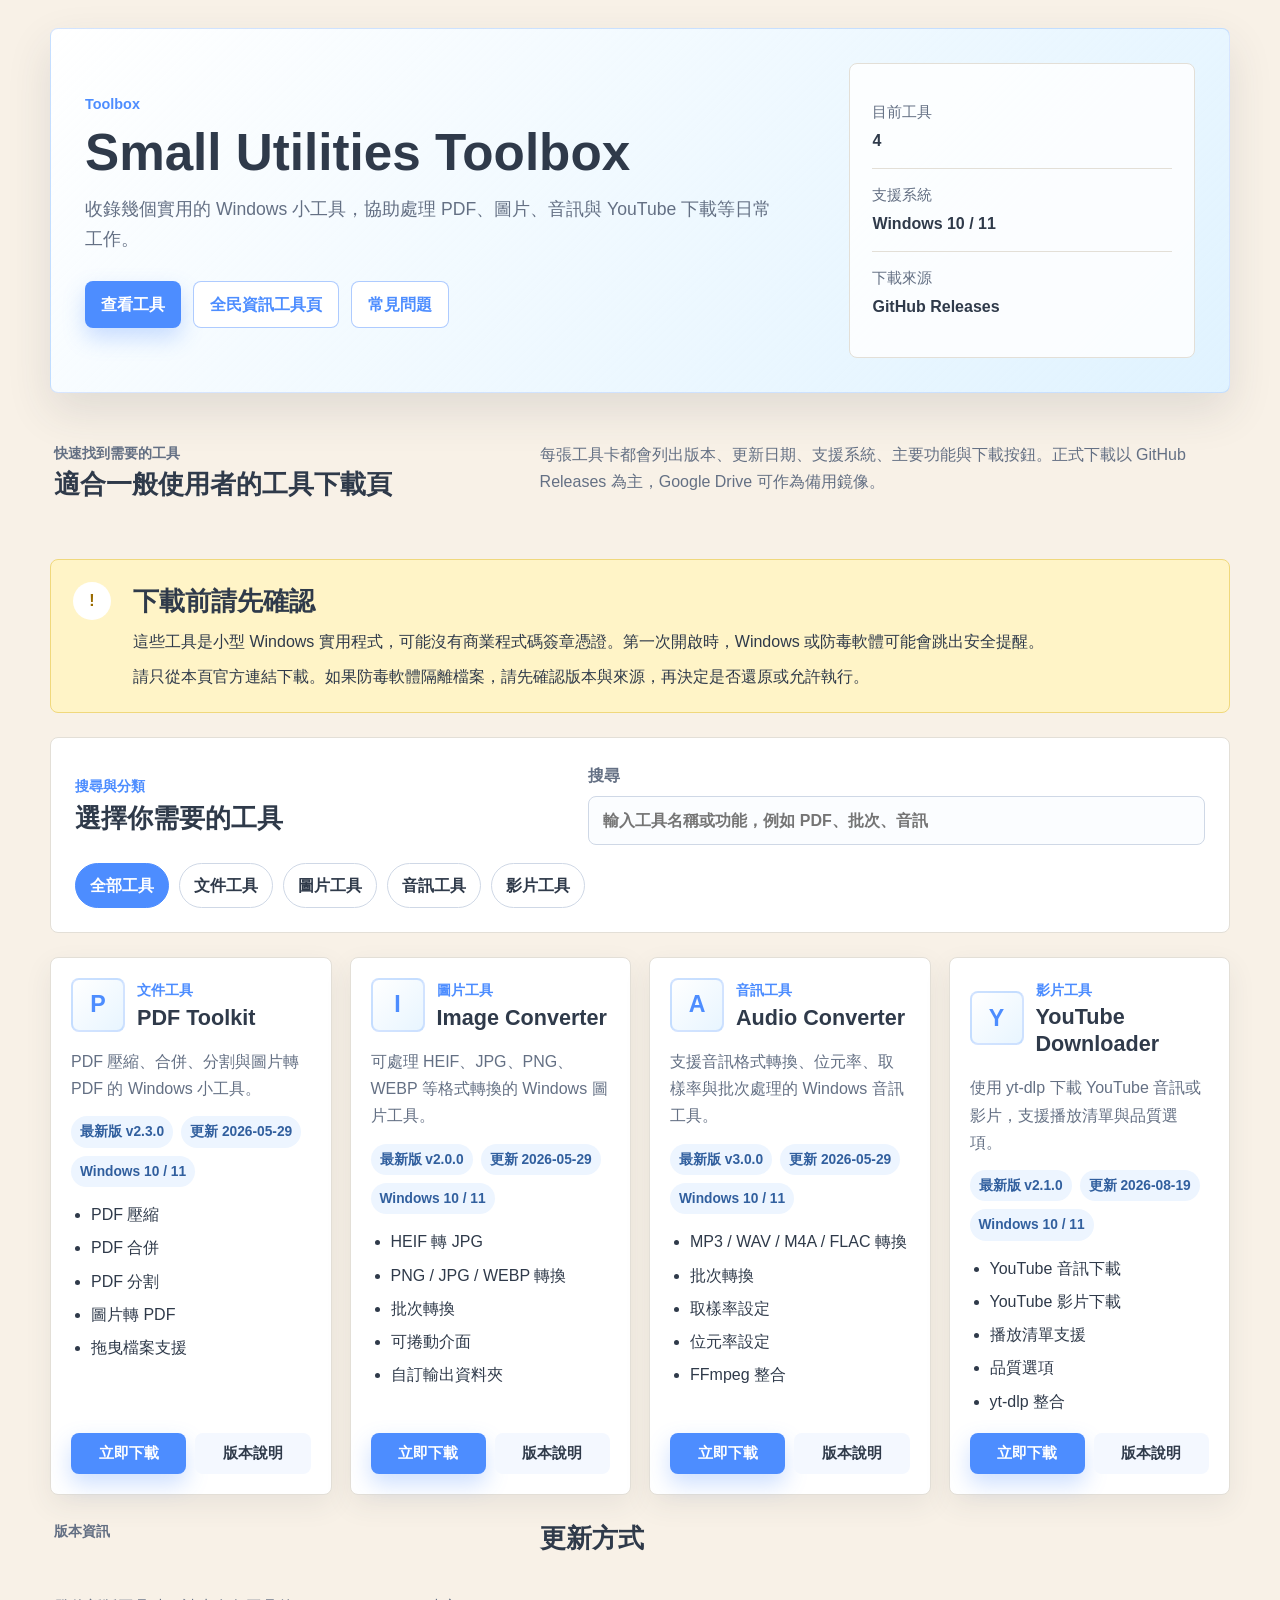
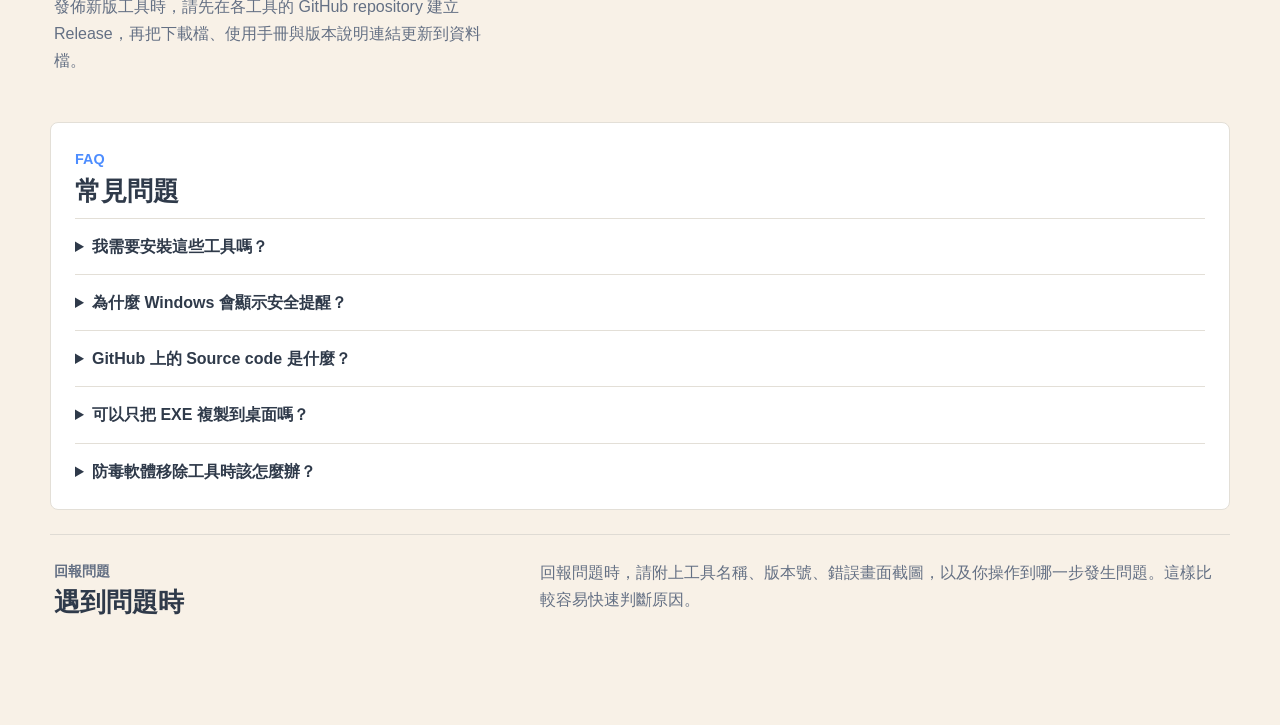
==== commit 8df26eee: "Hide unavailable download links" ====
--- a/site/google-sites-embed.html
+++ b/site/google-sites-embed.html
@@ -995,12 +995,11 @@
       }
       
       function createActionLink(url, label, styleName) {
-        const disabled = isPlaceholderUrl(url);
-        const href = disabled ? "#" : url;
-        const ariaDisabled = disabled ? ' aria-disabled="true" tabindex="-1"' : "";
-        const title = disabled ? "連結尚未設定" : label;
-      
-        return `<a class="tool-action ${styleName}${disabled ? " is-disabled" : ""}" href="${href}" target="_blank" rel="noopener"${ariaDisabled} title="${title}">${label}</a>`;
+        if (isPlaceholderUrl(url)) {
+          return "";
+        }
+      
+        return `<a class="tool-action ${styleName}" href="${url}" target="_blank" rel="noopener" title="${label}">${label}</a>`;
       }
       
       function getCategoryLabel(categoryId) {
@@ -1070,7 +1069,7 @@
               ${tool.features.map((feature) => `<li>${feature}</li>`).join("")}
             </ul>
             <div class="tool-actions">
-              ${createActionLink(tool.primaryDownloadUrl, "主要下載", "primary")}
+              ${createActionLink(tool.primaryDownloadUrl, "立即下載", "primary")}
               ${createActionLink(tool.backupDownloadUrl, "備用下載", "secondary")}
               ${createActionLink(tool.manualUrl, "使用手冊", "light")}
               ${createActionLink(tool.changelogUrl, "版本說明", "light")}
